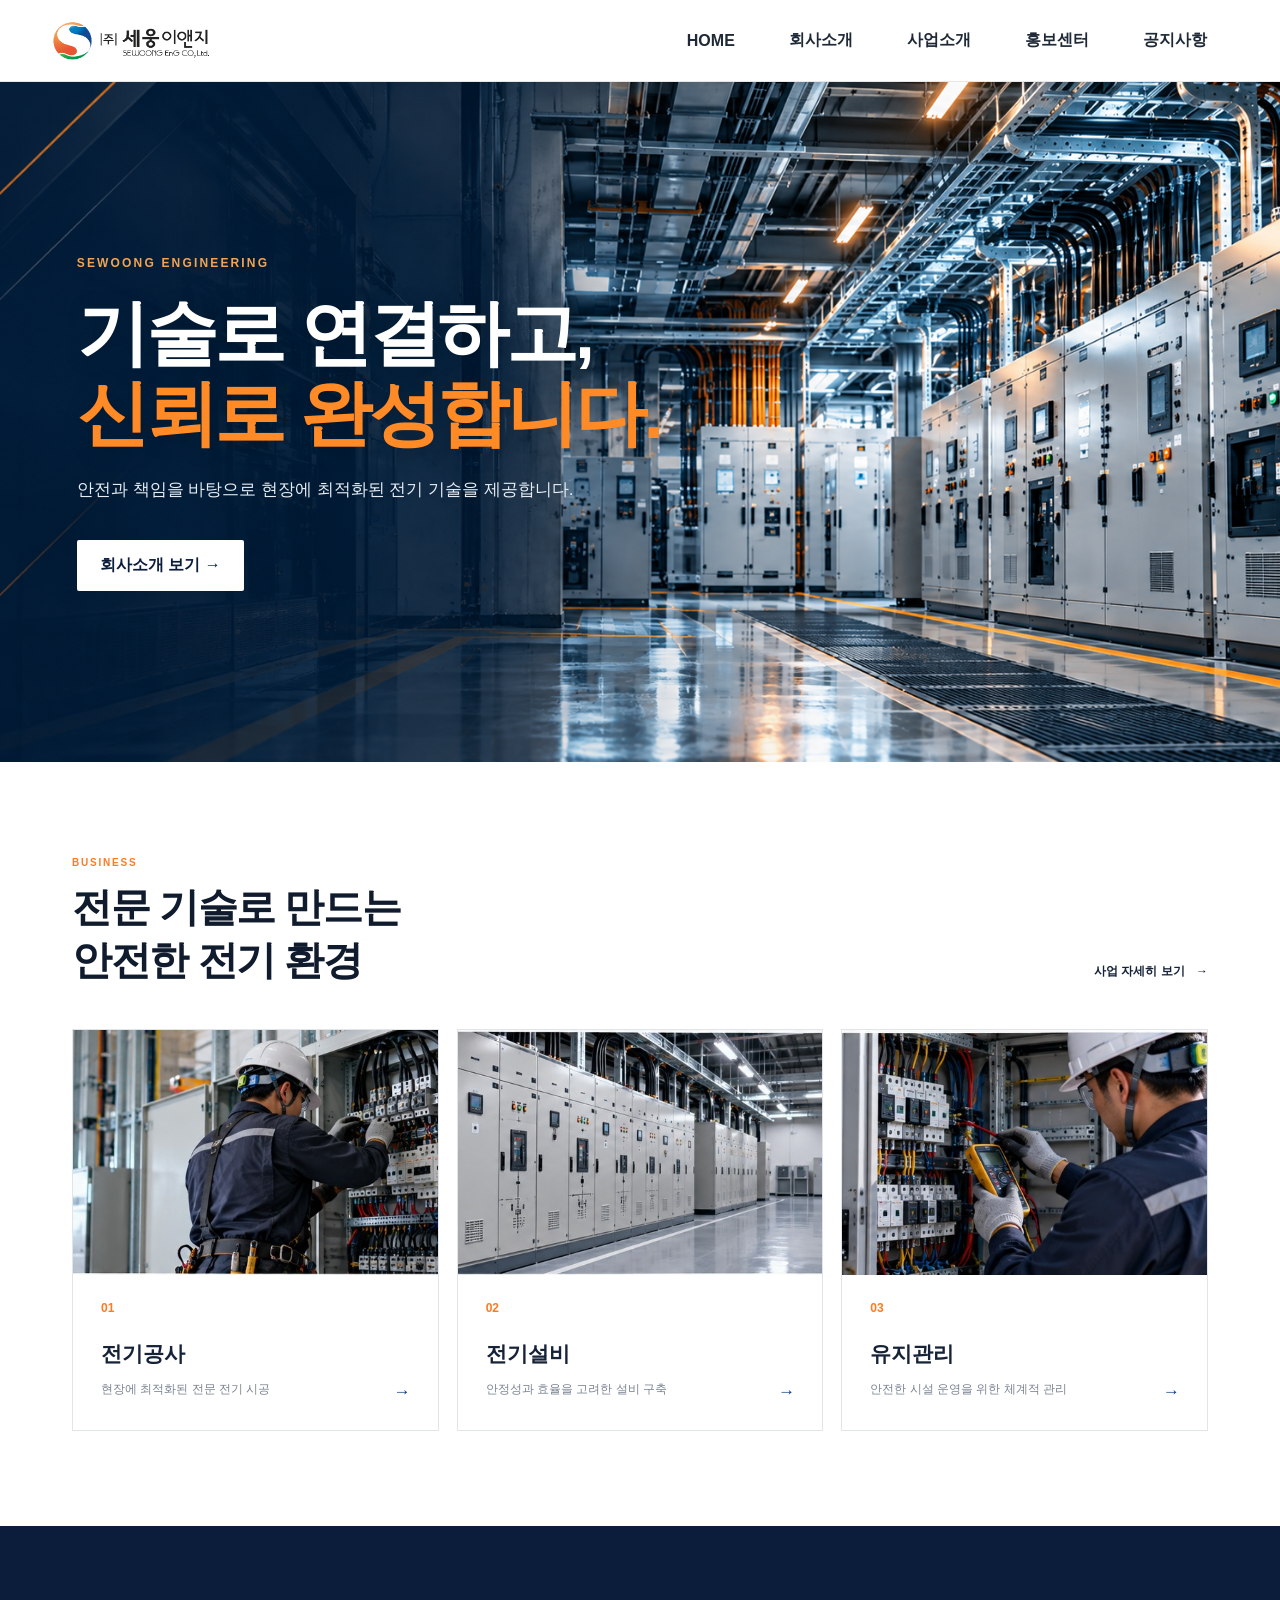
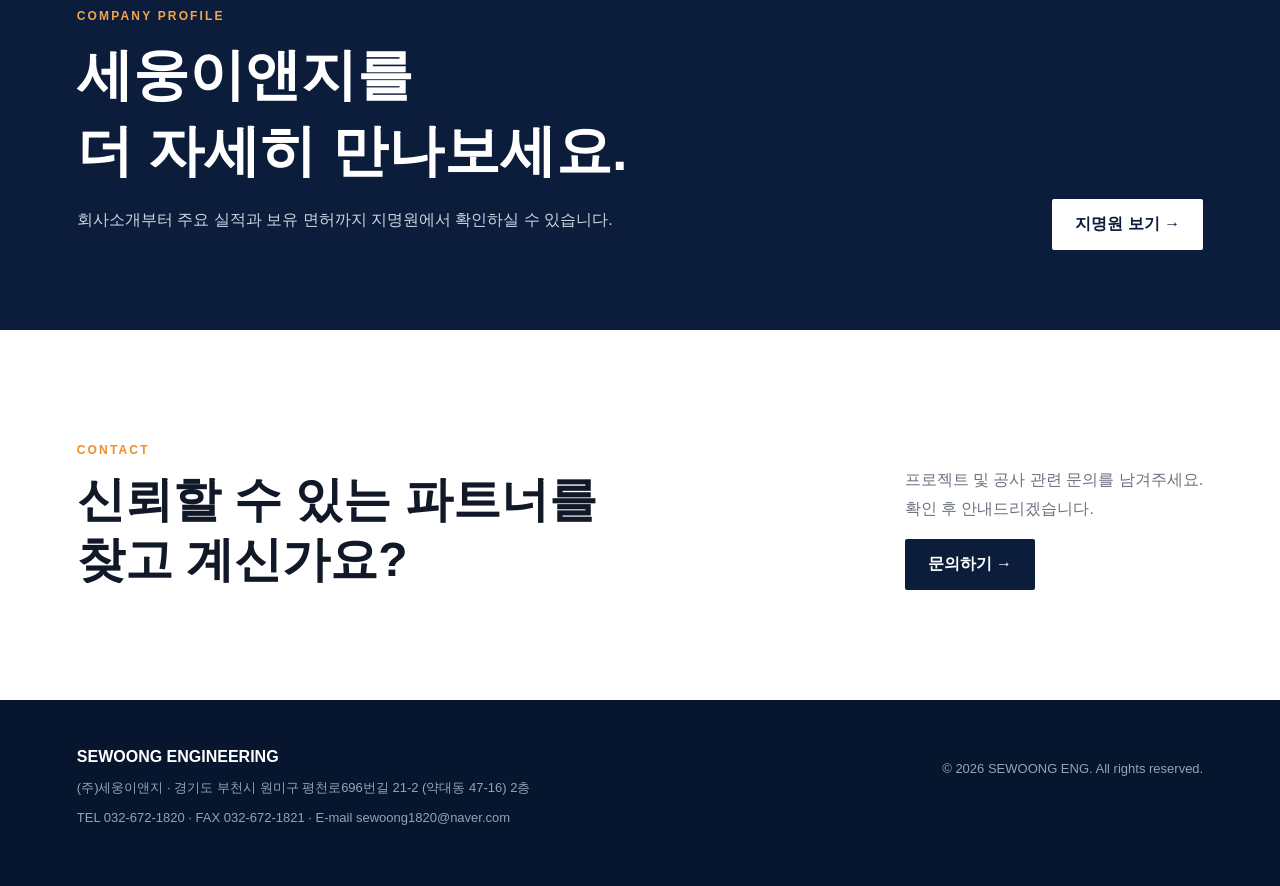
==== index.html @ 87cc4916 "Add files via upload" ====
<!doctype html><html lang="ko"><head><meta charset="utf-8"><meta name="viewport" content="width=device-width,initial-scale=1"><meta name="description" content="(주)세웅이앤지 공식 홈페이지"><title>HOME | (주)세웅이앤지</title><link rel="stylesheet" href="style.css">
<style>
/* v12 HOME HERO ONLY — other pages are untouched */
.hero{
  position:relative;
  min-height:680px;
  display:flex;
  align-items:center;
  color:#fff;
  overflow:hidden;
  background:
    linear-gradient(90deg,rgba(4,21,43,.25) 0%,rgba(4,21,43,.08) 43%,rgba(4,21,43,0) 67%),
    url('sewoong-main-hero.png') center center/cover no-repeat;
}
.hero-inner{
  position:relative;
  z-index:2;
  width:min(1180px,88%);
  margin:auto;
}
.hero .eyebrow.light{
  color:#f5a34f;
}
.hero h1{
  max-width:760px;
  font-size:clamp(46px,5.6vw,74px);
  line-height:1.12;
  letter-spacing:-.045em;
  margin:22px 0;
  text-shadow:0 3px 24px rgba(0,0,0,.16);
}
.hero h1 em{
  font-style:normal;
  color:#ff8a26;
}
.hero p{
  max-width:590px;
  font-size:17px;
  line-height:1.8;
  color:#e8eef5;
  margin:0 0 34px;
}
.hero .btn.white{
  background:#fff;
  color:#0b1d3a;
  transition:transform .2s ease,box-shadow .2s ease;
}
.hero .btn.white:hover{
  transform:translateY(-2px);
  box-shadow:0 12px 28px rgba(0,0,0,.16);
}
@media(max-width:800px){
  .hero{
    min-height:610px;
    align-items:flex-end;
    background-position:62% center;
  }
  .hero:after{
    content:"";
    position:absolute;
    inset:0;
    background:linear-gradient(180deg,rgba(4,20,41,.12) 0%,rgba(4,20,41,.30) 38%,rgba(4,20,41,.90) 100%);
  }
  .hero-inner{
    padding-bottom:70px;
  }
  .hero h1{
    font-size:clamp(39px,11vw,54px);
    max-width:520px;
  }
  .hero p{
    max-width:470px;
    font-size:15px;
  }
}
@media(max-width:480px){
  .hero{
    min-height:570px;
    background-position:66% center;
  }
  .hero-inner{
    width:calc(100% - 40px);
    padding-bottom:54px;
  }
  .hero h1{
    font-size:38px;
  }
}
</style>

</head><body>
<header class="header">
  <a class="logo company-logo" href="index.html" aria-label="세웅이앤지 홈"><img src="sewoong-logo.png" alt="(주)세웅이앤지 로고"></a>
  <button class="menu-btn" aria-label="메뉴">☰</button>
  <nav class="nav">
    <a href="index.html">HOME</a>
    <div class="nav-item"><button>회사소개</button><div class="dropdown"><a href="greeting.html">인사말</a><a href="history.html">연혁</a><a href="organization.html">회사구조</a><a href="location.html">오시는길</a></div></div>
    <div class="nav-item"><button>사업소개</button><div class="dropdown"><a href="business.html">사업 형태</a><a href="projects.html">공사 실적</a></div></div>
    <div class="nav-item"><button>홍보센터</button><div class="dropdown"><a href="brochure.html">지명원</a><a href="licenses.html">면허보유현황</a></div></div>
    <div class="nav-item"><button>공지사항</button><div class="dropdown"><a href="notice.html">공지사항</a><a href="contact.html">문의하기</a></div></div>
  </nav>
</header>

<main>
<section class="hero">
  <div class="hero-inner"><span class="eyebrow light">SEWOONG ENGINEERING</span><h1>기술로 연결하고,<br><em>신뢰로 완성합니다.</em></h1><p>안전과 책임을 바탕으로 현장에 최적화된 전기 기술을 제공합니다.</p><a class="btn white" href="greeting.html">회사소개 보기 →</a></div>
</section>
<section class="home-business home-business-v11">
  <div class="home-business-head">
    <div>
      <span class="eyebrow">BUSINESS</span>
      <h2>전문 기술로 만드는<br>안전한 전기 환경</h2>
    </div>
    <a href="business.html" class="business-more">사업 자세히 보기 <b>→</b></a>
  </div>

  <div class="home-business-cards">
    <a class="home-business-card" href="business.html">
      <div class="home-business-img"><img src="business-construction.jpg" alt="전기공사 현장"></div>
      <div class="home-business-copy"><span>01</span><h3>전기공사</h3><p>현장에 최적화된 전문 전기 시공</p><b>→</b></div>
    </a>
    <a class="home-business-card" href="business.html">
      <div class="home-business-img"><img src="business-equipment.jpg" alt="전기설비"></div>
      <div class="home-business-copy"><span>02</span><h3>전기설비</h3><p>안정성과 효율을 고려한 설비 구축</p><b>→</b></div>
    </a>
    <a class="home-business-card" href="business.html">
      <div class="home-business-img"><img src="business-maintenance.jpg" alt="전기설비 유지관리"></div>
      <div class="home-business-copy"><span>03</span><h3>유지관리</h3><p>안전한 시설 운영을 위한 체계적 관리</p><b>→</b></div>
    </a>
  </div>
</section>
<section class="profile-banner"><div><span class="eyebrow light">COMPANY PROFILE</span><h2>세웅이앤지를<br>더 자세히 만나보세요.</h2><p>회사소개부터 주요 실적과 보유 면허까지 지명원에서 확인하실 수 있습니다.</p></div><a class="btn white" href="brochure.html">지명원 보기 →</a></section>
<section class="contact-cta"><div><span class="eyebrow">CONTACT</span><h2>신뢰할 수 있는 파트너를<br>찾고 계신가요?</h2></div><div><p>프로젝트 및 공사 관련 문의를 남겨주세요.<br>확인 후 안내드리겠습니다.</p><a class="btn primary" href="contact.html">문의하기 →</a></div></section>
</main>

<footer><div><strong>SEWOONG ENGINEERING</strong>
<p>(주)세웅이앤지 · 경기도 부천시 원미구 평천로696번길 21-2 (약대동 47-16) 2층</p>
<p>TEL 032-672-1820 · FAX 032-672-1821 · E-mail <a href="mailto:sewoong1820@naver.com">sewoong1820@naver.com</a></p>
</div><p>© 2026 SEWOONG ENG. All rights reserved.</p></footer>
<script src="script.js"></script></body></html>
---- style.css ----
*{box-sizing:border-box}html{scroll-behavior:smooth}body{margin:0;font-family:Arial,"Noto Sans KR",sans-serif;color:#111827;background:#fff}a{text-decoration:none;color:inherit}button,input,textarea{font:inherit}.header{height:82px;display:flex;align-items:center;padding:0 max(4vw,32px);border-bottom:1px solid #e5e7eb;background:#fff;position:sticky;top:0;z-index:20}.logo{margin-right:auto;display:flex;flex-direction:column;line-height:1}.logo strong{font-size:20px;letter-spacing:.08em;color:#0b1d3a}.logo span{font-size:9px;letter-spacing:.28em;color:#f28c28;margin-top:5px}.nav{display:flex;align-items:center;height:100%;gap:10px}.nav>a,.nav-item>button{border:0;background:none;padding:30px 22px;font-weight:700;cursor:pointer;color:#1f2937}.nav-item{position:relative;height:100%;display:flex;align-items:center}.dropdown{position:absolute;top:81px;left:50%;transform:translateX(-50%);min-width:155px;background:#fff;border-top:3px solid #f28c28;box-shadow:0 12px 30px #0b1d3a20;padding:10px 0;opacity:0;visibility:hidden;transition:.2s}.dropdown a{display:block;padding:11px 20px;font-size:14px}.dropdown a:hover{background:#f8fafc;color:#f28c28}.nav-item:hover .dropdown{opacity:1;visibility:visible}.menu-btn{display:none;border:0;background:none;font-size:25px}.hero{min-height:680px;background:linear-gradient(90deg,#07162ee8,#07162e9e 52%,#07162e3d),linear-gradient(135deg,#263d59,#7d8c96);display:flex;align-items:center;color:white}.hero-inner{width:min(1180px,88%);margin:auto}.eyebrow{font-size:12px;font-weight:800;letter-spacing:.18em;color:#f28c28}.eyebrow.light{color:#f5a34f}.hero h1{font-size:clamp(44px,6vw,76px);line-height:1.12;margin:22px 0}.hero h1 em{font-style:normal;color:#f5a34f}.hero p{font-size:18px;color:#e5e7eb;margin-bottom:35px}.btn{display:inline-block;padding:15px 23px;border-radius:2px;font-weight:800;border:0;cursor:pointer}.btn.white{background:#fff;color:#0b1d3a}.btn.primary{background:#0b1d3a;color:#fff}.btn.disabled{opacity:.55}.section,.detail-section,.contact-cta{width:min(1180px,88%);margin:auto;padding:110px 0}.section-head{display:flex;justify-content:space-between;align-items:end;margin-bottom:48px}.section-head h2,.contact-cta h2,.detail-title h2{font-size:clamp(30px,4vw,48px);line-height:1.25;margin:12px 0 0}.text-link{font-weight:800;color:#0b1d3a}.card-grid{display:grid;gap:20px}.three{grid-template-columns:repeat(3,1fr)}.business-card,.detail-card{padding:38px;border:1px solid #e5e7eb;min-height:220px;transition:.2s}.business-card:hover{transform:translateY(-5px);box-shadow:0 14px 30px #0b1d3a12}.business-card span,.detail-card span{color:#f28c28;font-weight:800}.business-card h3,.detail-card h3{font-size:24px;margin:40px 0 12px}.business-card p,.detail-card p{color:#6b7280;line-height:1.7}.profile-banner{background:#0b1d3a;color:#fff;padding:80px max(6vw,40px);display:flex;justify-content:space-between;align-items:end}.profile-banner h2{font-size:clamp(34px,5vw,56px);margin:14px 0}.profile-banner p{color:#cbd5e1;line-height:1.8}.contact-cta{display:flex;justify-content:space-between;align-items:end}.contact-cta>div:last-child{max-width:420px}.contact-cta p{color:#6b7280;line-height:1.8}.subhero{height:360px;background:linear-gradient(90deg,#07162ee8,#203a58c9),linear-gradient(135deg,#34495e,#8897a2);color:white;display:flex;align-items:center}.subhero>div{width:min(1180px,88%);margin:auto}.subhero span{color:#f5a34f;font-weight:800}.subhero h1{font-size:52px;margin:16px 0}.subhero p{color:#dbe3ec}.breadcrumb{width:min(1180px,88%);margin:0 auto;border-bottom:1px solid #e5e7eb;padding:22px 0;display:flex;gap:12px;color:#6b7280;font-size:13px}.detail-title{margin-bottom:55px}.prose{max-width:850px;font-size:17px;line-height:2;color:#4b5563}.prose .lead{font-size:24px;color:#111827;font-weight:700}.signature{text-align:right;margin-top:50px}.timeline{border-top:2px solid #0b1d3a}.timeline>div{display:grid;grid-template-columns:160px 1fr;padding:28px 10px;border-bottom:1px solid #e5e7eb}.timeline b{font-size:24px;color:#0b1d3a}.timeline em,.note{font-style:normal;color:#9ca3af;font-size:13px}.org{text-align:center}.org-ceo,.org-grid div{border:1px solid #d1d5db;padding:25px;background:#fff}.org-ceo{width:240px;margin:auto;background:#0b1d3a;color:white;font-weight:800}.org-line{height:50px;width:1px;background:#9ca3af;margin:auto}.org-grid{display:grid;grid-template-columns:repeat(3,1fr);gap:20px}.org-grid small{display:block;color:#6b7280;margin-top:8px}.location-grid,.contact-grid{display:grid;grid-template-columns:1.3fr 1fr;gap:30px}.map-placeholder{min-height:400px;background:#eef2f5;display:grid;place-content:center;text-align:center;font-size:32px;font-weight:800;color:#94a3b8}.map-placeholder small{font-size:13px;font-weight:400}.info-card{padding:45px;background:#f8fafc}.info-card p{line-height:1.8;color:#4b5563}.project-grid,.license-grid{display:grid;grid-template-columns:repeat(2,1fr);gap:30px}.photo,.cert{height:260px;background:#e9eef2;display:grid;place-content:center;color:#94a3b8;font-weight:800}.cert{height:360px}.download-box{padding:55px;background:#f3f6f8;display:flex;justify-content:space-between;align-items:center}.download-box h2{font-size:34px}.notice-table>div{display:grid;grid-template-columns:90px 1fr 130px;padding:20px;border-bottom:1px solid #e5e7eb}.notice-head{background:#0b1d3a;color:white;font-weight:800}.contact-form{display:grid;gap:12px}.contact-form input,.contact-form textarea{padding:16px;border:1px solid #d1d5db}.contact-form textarea{min-height:150px;resize:vertical}.contact-info{margin-top:35px;color:#4b5563}footer{background:#07162e;color:#94a3b8;padding:48px max(6vw,40px);display:flex;justify-content:space-between;font-size:13px}footer strong{color:#fff;font-size:16px}
@media(max-width:800px){.header{height:68px}.menu-btn{display:block}.nav{display:none;position:absolute;top:68px;left:0;right:0;background:#fff;height:auto;flex-direction:column;align-items:stretch;padding:10px 20px;box-shadow:0 15px 30px #0002}.nav.open{display:flex}.nav>a,.nav-item>button{padding:14px 8px;text-align:left;width:100%}.nav-item{display:block;height:auto}.dropdown{position:static;transform:none;box-shadow:none;border-top:0;border-left:2px solid #f28c28;margin-left:10px;opacity:1;visibility:visible;display:none}.nav-item.open .dropdown{display:block}.hero{min-height:560px}.three,.project-grid,.license-grid,.org-grid,.location-grid,.contact-grid{grid-template-columns:1fr}.section,.detail-section,.contact-cta{padding:75px 0}.section-head,.profile-banner,.contact-cta,.download-box,footer{align-items:flex-start;flex-direction:column;gap:30px}.subhero{height:280px}.subhero h1{font-size:40px}.timeline>div{grid-template-columns:100px 1fr}.notice-table>div{grid-template-columns:55px 1fr 80px;font-size:13px}.cert{height:280px}}

/* v3 company introduction */
.greeting-layout{display:grid;grid-template-columns:minmax(280px,.78fr) 1.5fr;gap:72px;align-items:stretch}.greeting-visual{min-height:610px;background:linear-gradient(145deg,#0a1930,#26384a 58%,#101820);position:relative;overflow:hidden;color:#fff;display:flex;align-items:flex-end;padding:38px}.greeting-visual:before,.greeting-visual:after{content:"";position:absolute;border:2px solid #ffffff42;width:70%;height:70%;transform:rotate(45deg)}.greeting-visual:before{left:-35%;top:-25%}.greeting-visual:after{right:-35%;bottom:-25%}.greeting-visual span{font-size:13px;line-height:1.6;letter-spacing:.18em;opacity:.75}.greeting-copy{font-size:17px;line-height:2;color:#374151;padding:10px 0}.greeting-copy .lead{font-size:22px;line-height:1.75;color:#111827;font-weight:700;margin-top:0}.greeting-copy p{margin:0 0 28px}.ceo-sign{margin-top:55px;margin-left:auto;max-width:360px;border-bottom:2px solid #0b3b88;padding-bottom:16px}.ceo-sign strong{display:block;color:#0b3b88;font-size:23px;margin-bottom:18px}.ceo-sign span{font-size:19px;color:#111827}
.history-web{position:relative;max-width:980px;margin:20px auto 0;padding:10px 0}.history-web:before{content:"";position:absolute;left:28px;top:20px;bottom:20px;width:2px;background:#0b3b88}.history-item{position:relative;display:grid;grid-template-columns:100px 1fr;gap:8px;padding:0 0 58px 74px}.history-item:last-child{padding-bottom:0}.history-dot{position:absolute;left:20px;top:9px;width:18px;height:18px;border-radius:50%;background:#0b3b88;border:4px solid #dce5f2;box-shadow:0 0 0 1px #0b3b8830}.history-item>b{font-size:27px;color:#0b3b88}.history-item h3{font-size:22px;color:#0b3b88;margin:2px 0 10px}.history-item p{margin:0;color:#7b8492;line-height:1.7}
.org-chart{max-width:980px;margin:10px auto 0;text-align:center}.org-top{position:relative;min-height:210px}.org-ceo-new{width:150px;height:150px;border-radius:50%;background:#0b3b88;color:#fff;display:grid;place-content:center;margin:auto;font-size:26px;font-weight:800;line-height:1.15;border:8px solid #dce5f2}.org-audit{position:absolute;left:59%;top:95px;width:210px;padding:15px;border-radius:40px;background:#0b3b88;color:#fff;font-size:20px;font-weight:800}.org-audit small{display:block;font-size:12px;margin-top:2px}.org-trunk{width:2px;height:42px;background:#d1d5db;margin:-55px auto 0}.org-depts{position:relative;display:grid;grid-template-columns:repeat(3,1fr);gap:45px;margin-top:50px}.org-depts:before{content:"";position:absolute;left:16.66%;right:16.66%;top:-26px;height:1px;background:#d1d5db}.org-col{position:relative}.org-col:before{content:"";position:absolute;left:50%;top:-26px;height:26px;width:1px;background:#d1d5db}.org-col h3{margin:0 0 40px;background:#0b3b88;color:#fff;border-radius:40px;padding:17px 10px;font-size:20px}.org-team{background:#eef1f5;margin:10px 0;padding:18px;font-size:18px;font-weight:700;color:#111827}
@media(max-width:800px){.greeting-layout{grid-template-columns:1fr;gap:35px}.greeting-visual{min-height:320px}.greeting-copy .lead{font-size:19px}.history-item{grid-template-columns:70px 1fr;padding-left:60px}.history-web:before{left:18px}.history-dot{left:10px}.history-item>b{font-size:22px}.history-item h3{font-size:18px}.org-audit{position:static;margin:22px auto 0;width:190px}.org-top{min-height:250px}.org-trunk{display:none}.org-depts{grid-template-columns:1fr;gap:30px;margin-top:25px}.org-depts:before,.org-col:before{display:none}.org-col h3{margin-bottom:15px}.org-team{margin:7px 0}}


/* v4 project references */
.projects-intro{color:#6b7280;line-height:1.8;margin-top:14px}
.project-summary{display:grid;grid-template-columns:repeat(3,1fr);border-top:2px solid #0b3b88;border-bottom:1px solid #dbe2ea;margin-bottom:46px}
.project-summary>div{padding:28px 30px;border-right:1px solid #e5e7eb}
.project-summary>div:last-child{border-right:0}
.project-summary strong{display:block;color:#0b3b88;font-size:28px;margin-bottom:8px}
.project-summary span{font-size:13px;color:#7b8492}
.project-toolbar{display:flex;justify-content:space-between;gap:25px;align-items:flex-end;margin-bottom:18px}
.year-filters{display:flex;gap:8px;flex-wrap:wrap}
.year-filter{border:1px solid #d7dde5;background:#fff;color:#4b5563;padding:9px 14px;border-radius:2px;cursor:pointer;font-weight:700;font-size:13px}
.year-filter:hover,.year-filter.active{background:#0b3b88;color:#fff;border-color:#0b3b88}
#projectCount{white-space:nowrap;color:#6b7280;font-size:13px;margin:0 0 8px}
.project-table-wrap{overflow-x:auto;border-top:2px solid #0b3b88}
.project-table{width:100%;border-collapse:collapse;min-width:920px}
.project-table th{background:#f5f7fa;color:#0b3b88;font-size:13px;padding:17px 14px;text-align:center;border-bottom:1px solid #cfd8e3}
.project-table td{padding:17px 14px;border-bottom:1px solid #e6eaf0;text-align:center;color:#4b5563;font-size:14px;line-height:1.5}
.project-table tbody tr:hover{background:#f8fafc}
.project-table .project-name{text-align:left;color:#172033;font-weight:700}
.project-table .amount{text-align:right;font-variant-numeric:tabular-nums;color:#0b3b88}
.project-table tr.is-hidden{display:none}
.project-note{margin-top:18px;color:#9ca3af;font-size:12px}
@media(max-width:800px){
  .project-summary{grid-template-columns:1fr}
  .project-summary>div{border-right:0;border-bottom:1px solid #e5e7eb;padding:20px}
  .project-summary>div:last-child{border-bottom:0}
  .project-toolbar{display:block}
  #projectCount{margin-top:14px}
  .project-table-wrap{overflow:visible;border-top:0}
  .project-table{min-width:0;display:block}
  .project-table thead{display:none}
  .project-table tbody{display:grid;gap:12px}
  .project-table tr{display:grid;grid-template-columns:72px 1fr;background:#fff;border:1px solid #e1e6ed;padding:17px 18px}
  .project-table tr.is-hidden{display:none}
  .project-table td{border:0;padding:5px 0;text-align:left;font-size:13px}
  .project-table td:nth-child(1){grid-row:1 / span 4;color:#0b3b88;font-weight:800;font-size:18px}
  .project-table td:nth-child(2){font-size:15px;padding-top:2px}
  .project-table td:nth-child(3):before{content:"기간  ";color:#9ca3af}
  .project-table td:nth-child(4){text-align:left}
  .project-table td:nth-child(4):before{content:"금액  ";color:#9ca3af}
  .project-table td:nth-child(5):before{content:"발주처  ";color:#9ca3af}
}


/* v5 location */
.location-page .detail-title p{color:#6b7280;line-height:1.8;margin-top:14px}
.location-layout{display:grid;grid-template-columns:1.25fr .75fr;gap:42px;align-items:stretch}
.location-map-card{border:1px solid #e1e6ed;background:#fff}
.map-visual{height:440px;position:relative;overflow:hidden;background:#eef2f6}
.map-grid{position:absolute;inset:-40px;background:
linear-gradient(28deg,transparent 46%,#fff 47%,#fff 49%,transparent 50%),
linear-gradient(112deg,transparent 47%,#d7dee7 48%,#d7dee7 49%,transparent 50%),
linear-gradient(5deg,transparent 46%,#fff 47%,#fff 49%,transparent 50%);
background-size:170px 150px,210px 190px,250px 220px;opacity:.9}
.map-pin{position:absolute;left:50%;top:45%;transform:translate(-50%,-50%);width:76px;height:76px;border-radius:50% 50% 50% 0;background:#0b3b88;transform-origin:center;rotate:-45deg;box-shadow:0 12px 30px rgba(11,59,136,.25);display:flex;align-items:center;justify-content:center}
.map-pin span{rotate:45deg;color:#fff;font-size:10px;font-weight:800;letter-spacing:.05em}
.map-copy{position:absolute;left:30px;bottom:28px;background:rgba(255,255,255,.94);padding:20px 24px;min-width:230px;box-shadow:0 10px 28px rgba(16,24,40,.08)}
.map-copy small{display:block;color:#0b3b88;font-weight:800;letter-spacing:.12em;margin-bottom:6px}
.map-copy strong{display:block;color:#172033;font-size:18px}.map-copy p{margin:5px 0 0;color:#7b8492;font-size:13px}
.naver-map-btn{display:flex;justify-content:space-between;align-items:center;background:#03c75a;color:#fff!important;padding:18px 22px;font-weight:800;text-decoration:none}
.naver-map-btn:hover{filter:brightness(.96)}
.location-info{border-top:2px solid #0b3b88}
.location-item{padding:26px 6px;border-bottom:1px solid #e2e7ed}
.location-item>span{display:block;font-size:11px;letter-spacing:.14em;color:#0b3b88;font-weight:800;margin-bottom:8px}
.location-item strong{font-size:17px;color:#172033;line-height:1.65}.location-item a{color:inherit;text-decoration:none}
.location-item small{display:block;color:#9ca3af;margin-top:5px}
.location-guide{display:flex;gap:35px;margin-top:36px;padding:22px 26px;background:#f6f8fb}
.location-guide span{color:#0b3b88;font-weight:800;white-space:nowrap}.location-guide p{margin:0;color:#697386;line-height:1.7}
footer a{color:inherit;text-decoration:none}
@media(max-width:800px){.location-layout{grid-template-columns:1fr;gap:28px}.map-visual{height:330px}.map-copy{left:18px;bottom:18px;right:18px;min-width:0}.location-guide{display:block}.location-guide span{display:block;margin-bottom:8px}}

/* v5.1 actual Naver map screenshot */
.map-visual.actual-map{height:auto;background:#fff;line-height:0}
.map-visual.actual-map img{display:block;width:100%;height:auto;object-fit:contain}
@media(max-width:800px){
  .map-visual.actual-map{height:auto}
  .map-visual.actual-map img{width:100%;height:auto}
}

/* v5.2 tighter map capture - desktop & mobile */
.map-visual.actual-map{
  width:100%;
  height:auto;
  overflow:hidden;
  background:#fff;
}
.map-visual.actual-map img{
  display:block;
  width:100%;
  height:auto;
  object-fit:contain;
  object-position:center center;
}
@media(max-width:800px){
  .map-visual.actual-map{
    width:100%;
    height:auto;
  }
  .map-visual.actual-map img{
    width:100%;
    height:auto;
    object-fit:contain;
    object-position:center center;
  }
}

/* v6 official company logo */
.header .company-logo{
  display:flex;
  align-items:center;
  width:auto;
  height:auto;
  text-decoration:none;
}
.header .company-logo img{
  display:block;
  width:auto;
  height:42px;
  max-width:330px;
  object-fit:contain;
}
@media(max-width:800px){
  .header .company-logo img{
    height:34px;
    max-width:230px;
  }
}

/* v9 licenses */
.license-intro{max-width:780px;margin-bottom:58px}.license-intro h2{font-size:38px;line-height:1.35}.license-intro p{color:#6b7280;line-height:1.9;margin-top:18px}
.license-highlight{display:grid;grid-template-columns:1.55fr repeat(3,1fr);border-top:2px solid #0b3b88;border-bottom:1px solid #dfe5ec;margin-bottom:95px}
.license-main-card,.license-stat{padding:35px 28px;min-height:155px;border-right:1px solid #e1e6ec}.license-main-card{background:#0b2d5c;color:#fff}.license-main-card>span{font-size:10px;letter-spacing:.16em;color:#ff8a26;font-weight:800}.license-main-card small{display:block;color:#cbd5e1;margin-top:20px}.license-main-card strong{display:block;font-size:29px;margin:6px 0}.license-main-card p,.license-stat p{font-size:12px;color:#8a94a3;margin-top:9px}.license-main-card p{color:#bfc9d7}.license-stat>span{color:#d8e0e9;font-size:29px;font-weight:800}.license-stat strong{display:block;color:#1b283b;margin-top:26px;font-size:17px}
.license-section-head{margin-bottom:32px}.license-section-head>span{color:#0b3b88;font-size:10px;letter-spacing:.16em;font-weight:800}.license-section-head h3{font-size:29px;margin:8px 0}.license-section-head p{color:#7a8493}
.license-doc-grid{display:grid;grid-template-columns:repeat(3,1fr);gap:25px}.license-doc{border:1px solid #e0e5eb;background:#fff;overflow:hidden}.license-doc-img{height:380px;background:#f3f5f7;padding:22px;display:flex;align-items:center;justify-content:center;position:relative}.license-doc-img img{max-width:100%;max-height:100%;object-fit:contain;box-shadow:0 6px 22px rgba(20,35,55,.08)}.license-doc-copy{padding:28px}.license-doc-copy>span{font-size:10px;letter-spacing:.14em;color:#0b3b88;font-weight:800}.license-doc-copy h4{font-size:21px;margin:9px 0 22px}.license-doc-copy dl{margin:0}.license-doc-copy dl div{display:grid;grid-template-columns:80px 1fr;border-top:1px solid #edf0f3;padding:11px 0;font-size:12px}.license-doc-copy dt{color:#8b94a1}.license-doc-copy dd{margin:0;color:#2f3b4d;font-weight:700}.doc-note{font-size:11px;line-height:1.7;color:#89929f;margin-top:17px}.private-preview:after{content:"";position:absolute;inset:0;background:rgba(255,255,255,.12)}.private-preview>span{position:absolute;z-index:2;background:#0b2d5c;color:#fff;padding:9px 12px;font-size:11px;font-weight:800;letter-spacing:.04em}
.license-bottom{margin-top:90px;background:#0b2d5c;color:#fff;padding:52px 58px}.license-bottom>span{color:#ff8a26;font-size:10px;letter-spacing:.18em;font-weight:800}.license-bottom h3{font-size:28px;margin:12px 0}.license-bottom p{color:#c8d1de;line-height:1.8}.license-bottom a{display:inline-flex;gap:30px;margin-top:20px;background:#fff;color:#0b2d5c;text-decoration:none;padding:14px 18px;font-size:13px;font-weight:800}
@media(max-width:900px){.license-highlight{grid-template-columns:1fr 1fr}.license-main-card{grid-column:1/-1}.license-doc-grid{grid-template-columns:1fr}.license-doc{display:grid;grid-template-columns:.8fr 1.2fr}.license-doc-img{height:330px}}
@media(max-width:600px){.license-intro h2{font-size:28px}.license-highlight{grid-template-columns:1fr 1fr;margin-bottom:60px}.license-main-card,.license-stat{padding:26px 20px;min-height:auto}.license-stat strong{margin-top:16px}.license-doc{display:block}.license-doc-img{height:340px}.license-doc-copy{padding:24px 20px}.license-bottom{margin-top:60px;padding:38px 25px}.license-bottom h3{font-size:23px}}

/* v10 brochure */
.brochure-hero{min-height:430px;background:linear-gradient(120deg,#0b2d5c 0 68%,#0d3d78 68%);color:#fff;padding:65px;box-sizing:border-box;position:relative;margin-bottom:80px;overflow:hidden}.brochure-hero>div>span,.brochure-intro>span,.brochure-download>div>span{font-size:10px;letter-spacing:.17em;color:#ff8a26;font-weight:800}.brochure-hero h2{font-size:44px;line-height:1.3;margin:20px 0}.brochure-hero h2 em{font-style:normal;color:#ff9a43}.brochure-hero p{color:#c7d1df;line-height:1.9}.brochure-hero>b{position:absolute;right:45px;bottom:42px;text-align:right;letter-spacing:.14em;line-height:1.6}.brochure-intro{display:grid;grid-template-columns:.7fr 1fr 1.3fr;gap:42px;margin-bottom:45px}.brochure-intro h3{font-size:28px;line-height:1.45;margin:0}.brochure-intro p{margin:0;color:#6d7786;line-height:1.9}.brochure-index{display:grid;grid-template-columns:repeat(4,1fr);border-top:2px solid #0b3b88;margin-bottom:85px}.brochure-index article{padding:32px 24px;border-right:1px solid #e2e7ed;border-bottom:1px solid #e2e7ed}.brochure-index article>span{font-size:27px;color:#d8e0e9;font-weight:800}.brochure-index small{display:block;color:#0b3b88;font-size:9px;letter-spacing:.14em;font-weight:800;margin-top:22px}.brochure-index h4{font-size:18px;margin:7px 0}.brochure-index p{font-size:12px;color:#87909d;line-height:1.6}.brochure-download{display:grid;grid-template-columns:1fr 190px;gap:40px;align-items:center;background:#f4f6f8;border-left:4px solid #0b3b88;padding:45px 50px}.brochure-download h3{font-size:27px;margin:9px 0}.brochure-download p{color:#737e8d;line-height:1.8;font-size:13px}.brochure-download button{border:1px solid #ccd4dd;background:#e7ebef;color:#8d97a4;padding:16px;font-weight:800;display:flex;justify-content:space-between}.brochure-guide{display:flex;gap:25px;padding:20px 0;border-bottom:1px solid #e4e8ed;font-size:12px;color:#89929f}.brochure-guide b{color:#ff7a20;font-size:9px;letter-spacing:.13em}@media(max-width:800px){.brochure-hero{min-height:380px;padding:45px 25px;background:linear-gradient(160deg,#0b2d5c 0 75%,#0d3d78 75%)}.brochure-hero h2{font-size:32px}.brochure-hero>b{right:25px;bottom:22px;font-size:11px}.brochure-intro{grid-template-columns:1fr;gap:15px}.brochure-intro h3{font-size:25px}.brochure-index{grid-template-columns:1fr 1fr;margin-bottom:60px}.brochure-download{grid-template-columns:1fr;padding:34px 25px;gap:22px}.brochure-download button{width:100%}.brochure-guide{flex-direction:column;gap:8px}}

/* v11 HOME business image cards */
.home-business-v11{max-width:1200px;margin:0 auto;padding:95px 32px}
.home-business-head{display:flex;justify-content:space-between;align-items:flex-end;gap:30px;margin-bottom:42px}
.home-business-head .eyebrow{display:block;color:#ff7a20;font-size:10px;letter-spacing:.18em;font-weight:800;margin-bottom:13px}
.home-business-head h2{font-size:40px;line-height:1.32;margin:0;color:#101c2e;letter-spacing:-.035em}
.business-more{color:#152238;text-decoration:none;font-size:12px;font-weight:800;padding-bottom:7px;white-space:nowrap}
.business-more b{margin-left:8px}
.home-business-cards{display:grid;grid-template-columns:repeat(3,minmax(0,1fr));gap:18px}
.home-business-card{display:block;min-width:0;text-decoration:none;color:inherit;border:1px solid #dfe5eb;background:#fff;overflow:hidden;transition:transform .25s ease,box-shadow .25s ease}
.home-business-card:hover{transform:translateY(-5px);box-shadow:0 18px 42px rgba(18,38,67,.11)}
.home-business-img{height:245px;overflow:hidden;background:#eef2f6}
.home-business-img img{width:100%;height:100%;object-fit:cover;display:block;transition:transform .55s ease}
.home-business-card:hover .home-business-img img{transform:scale(1.035)}
.home-business-copy{position:relative;padding:26px 28px 29px;min-height:155px}
.home-business-copy>span{display:block;color:#ff7a20;font-size:12px;font-weight:800;margin-bottom:25px}
.home-business-copy h3{font-size:21px;color:#152238;margin:0 0 12px}
.home-business-copy p{font-size:12px;color:#7a8492;margin:0;line-height:1.65;padding-right:30px}
.home-business-copy>b{position:absolute;right:27px;bottom:28px;color:#0b3b88;font-size:17px}
@media(max-width:800px){
 .home-business-v11{padding:68px 20px}
 .home-business-head{align-items:flex-start;margin-bottom:30px}
 .home-business-head h2{font-size:30px}
 .business-more{margin-top:8px}
 .home-business-cards{display:flex;overflow-x:auto;gap:14px;padding:0 20px 18px 0;scroll-snap-type:x mandatory;-webkit-overflow-scrolling:touch;scrollbar-width:none}
 .home-business-cards::-webkit-scrollbar{display:none}
 .home-business-card{flex:0 0 82%;scroll-snap-align:start}
 .home-business-img{height:220px}
}
@media(max-width:480px){
 .home-business-head{display:block}
 .business-more{display:inline-block;margin-top:20px}
 .home-business-card{flex-basis:86%}
 .home-business-copy{padding:23px 22px 25px}
}


/* v8 business page */
.business-v8{overflow:hidden}.business-intro{max-width:760px;margin-bottom:70px}.business-intro h2{font-size:38px;line-height:1.35}.business-intro p{max-width:680px;color:#6b7280;line-height:1.9;margin-top:18px}
.business-feature-list{display:flex;flex-direction:column;gap:95px}.business-feature{display:grid;grid-template-columns:1.08fr .92fr;gap:70px;align-items:center}.business-feature.reverse .business-photo{order:2}.business-feature.reverse .business-copy{order:1}
.business-photo{position:relative;overflow:hidden;min-height:430px;background:#eef2f6}.business-photo:after{content:"";position:absolute;inset:0;background:linear-gradient(180deg,transparent 65%,rgba(7,30,61,.16))}
.business-photo img{width:100%;height:100%;min-height:430px;position:absolute;inset:0;object-fit:cover;display:block;transition:transform .6s ease}.business-feature:hover .business-photo img{transform:scale(1.025)}
.business-copy{position:relative;padding:25px 0}.business-no{display:block;font-size:58px;line-height:1;font-weight:800;color:#e8edf4;margin-bottom:18px}.business-copy small{display:block;color:#0b3b88;letter-spacing:.16em;font-weight:800;font-size:11px}.business-copy h3{font-size:34px;margin:9px 0 22px;color:#142033}.business-copy p{font-size:15px;line-height:2;color:#687386;word-break:keep-all}
.business-tags{display:flex;flex-wrap:wrap;gap:8px;margin-top:28px}.business-tags span{padding:9px 13px;border:1px solid #dce3eb;color:#465365;font-size:12px;background:#fff}
.business-bottom{margin-top:110px;background:#0b2d5c;color:#fff;padding:55px 60px;position:relative}.business-bottom>span{color:#ff8a26;font-size:10px;letter-spacing:.18em;font-weight:800}.business-bottom h3{font-size:29px;margin:12px 0}.business-bottom p{color:#c8d1de;line-height:1.8;margin-bottom:26px}.business-bottom a{display:inline-flex;gap:34px;align-items:center;background:#fff;color:#0b2d5c;text-decoration:none;padding:14px 18px;font-size:13px;font-weight:800}
@media(max-width:800px){.business-intro{margin-bottom:45px}.business-intro h2{font-size:28px}.business-feature-list{gap:58px}.business-feature,.business-feature.reverse{grid-template-columns:1fr;gap:25px}.business-feature.reverse .business-photo,.business-feature.reverse .business-copy{order:initial}.business-photo,.business-photo img{min-height:280px}.business-copy{padding:0}.business-no{font-size:44px;margin-bottom:12px}.business-copy h3{font-size:27px;margin:7px 0 15px}.business-copy p{line-height:1.85}.business-bottom{margin-top:70px;padding:38px 25px}.business-bottom h3{font-size:23px}}
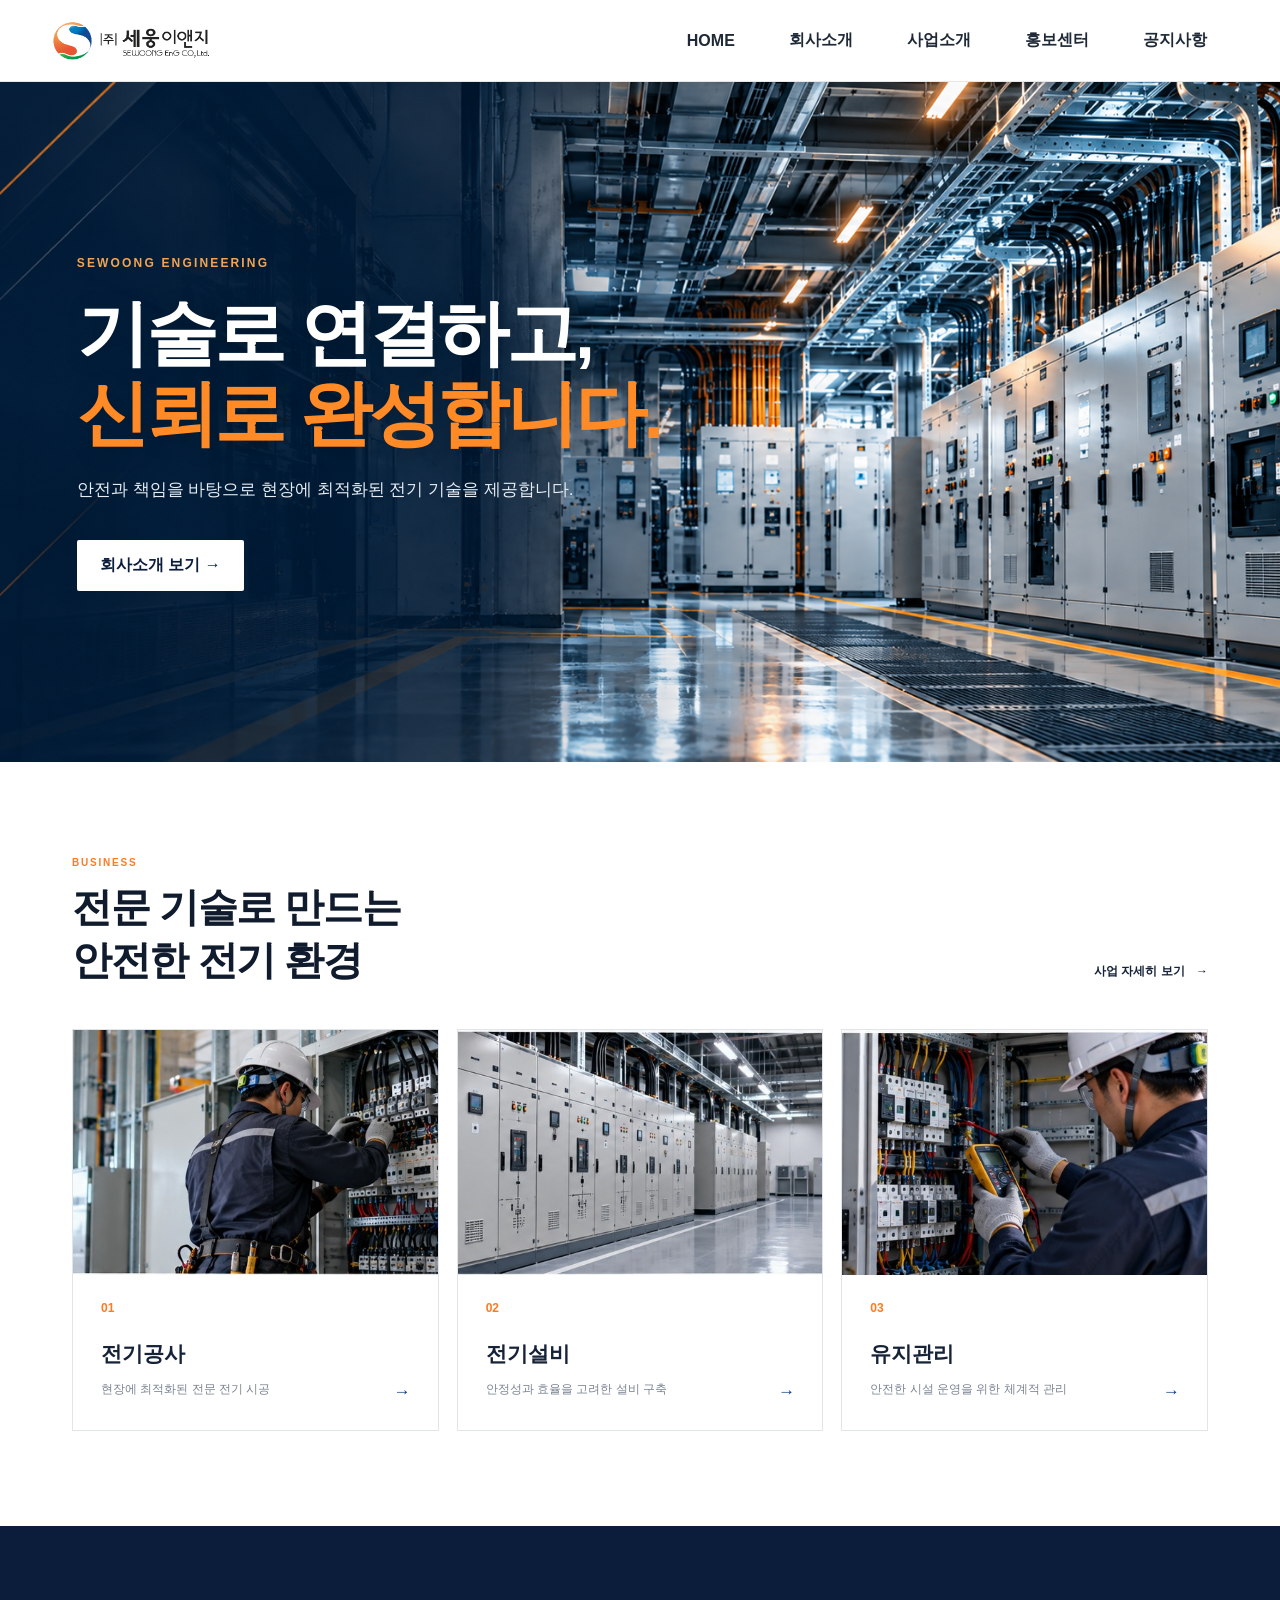
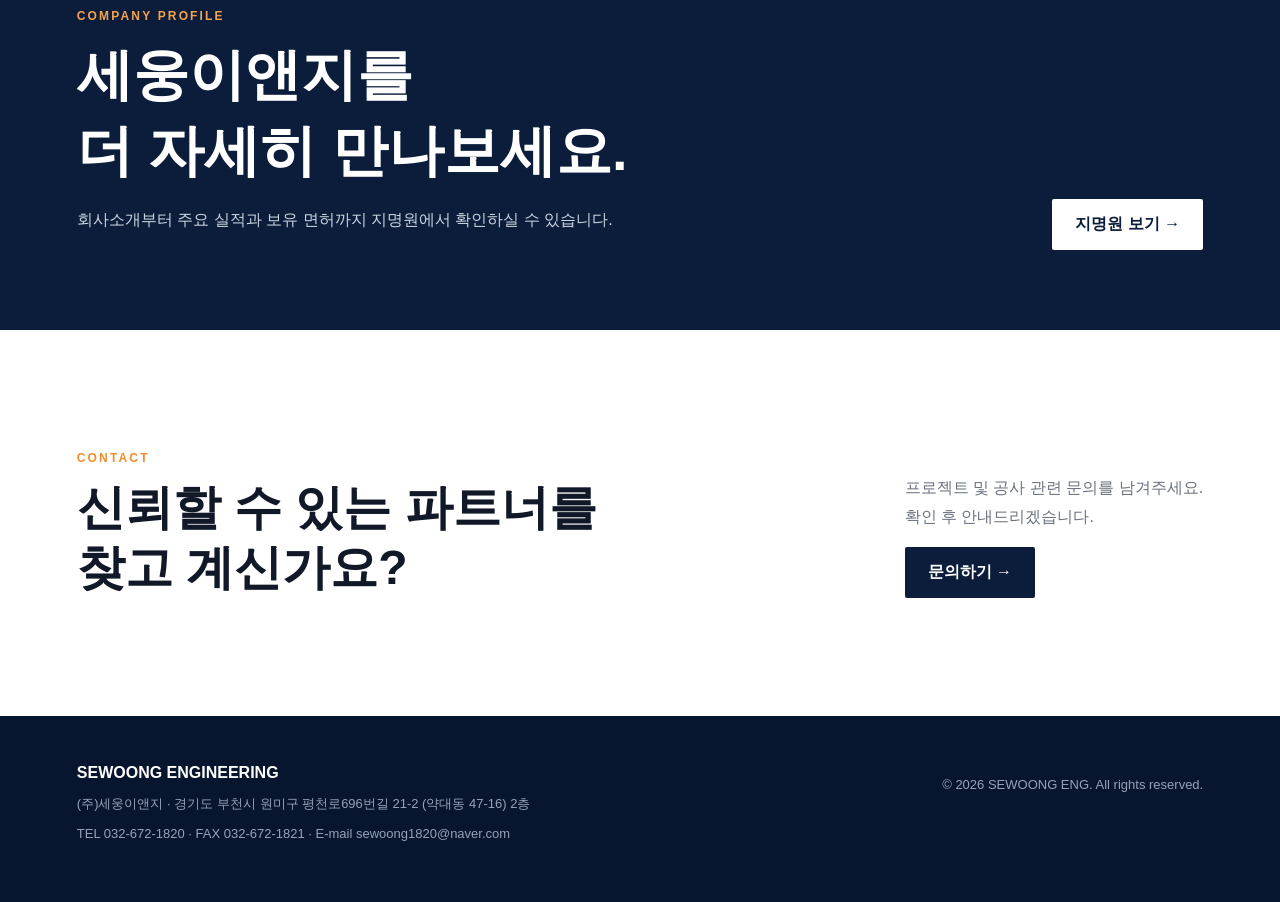
==== commit 4df7da59: "Add files via upload" ====
--- a/index.html
+++ b/index.html
@@ -88,6 +88,46 @@
 }
 </style>
 
+
+<style>
+/* v12.2 HOME lower-section breathing room only */
+.profile-cta .inner,
+.contact-cta .inner{
+  width:min(1660px,88%);
+  max-width:none;
+  margin-left:auto;
+  margin-right:auto;
+}
+.profile-cta{
+  padding-top:112px;
+  padding-bottom:112px;
+}
+.contact-cta{
+  padding-top:118px;
+  padding-bottom:118px;
+}
+.profile-cta .inner,
+.contact-cta .inner{
+  column-gap:clamp(70px,10vw,190px);
+}
+@media(max-width:900px){
+  .profile-cta .inner,
+  .contact-cta .inner{
+    width:calc(100% - 48px);
+  }
+  .profile-cta{padding-top:82px;padding-bottom:82px}
+  .contact-cta{padding-top:88px;padding-bottom:88px}
+}
+@media(max-width:600px){
+  .profile-cta .inner,
+  .contact-cta .inner{
+    width:calc(100% - 40px);
+  }
+  .profile-cta{padding-top:68px;padding-bottom:68px}
+  .contact-cta{padding-top:72px;padding-bottom:72px}
+}
+</style>
+
 </head><body>
 <header class="header">
   <a class="logo company-logo" href="index.html" aria-label="세웅이앤지 홈"><img src="sewoong-logo.png" alt="(주)세웅이앤지 로고"></a>
--- a/style.css
+++ b/style.css
@@ -194,3 +194,7 @@
 .business-tags{display:flex;flex-wrap:wrap;gap:8px;margin-top:28px}.business-tags span{padding:9px 13px;border:1px solid #dce3eb;color:#465365;font-size:12px;background:#fff}
 .business-bottom{margin-top:110px;background:#0b2d5c;color:#fff;padding:55px 60px;position:relative}.business-bottom>span{color:#ff8a26;font-size:10px;letter-spacing:.18em;font-weight:800}.business-bottom h3{font-size:29px;margin:12px 0}.business-bottom p{color:#c8d1de;line-height:1.8;margin-bottom:26px}.business-bottom a{display:inline-flex;gap:34px;align-items:center;background:#fff;color:#0b2d5c;text-decoration:none;padding:14px 18px;font-size:13px;font-weight:800}
 @media(max-width:800px){.business-intro{margin-bottom:45px}.business-intro h2{font-size:28px}.business-feature-list{gap:58px}.business-feature,.business-feature.reverse{grid-template-columns:1fr;gap:25px}.business-feature.reverse .business-photo,.business-feature.reverse .business-copy{order:initial}.business-photo,.business-photo img{min-height:280px}.business-copy{padding:0}.business-no{font-size:44px;margin-bottom:12px}.business-copy h3{font-size:27px;margin:7px 0 15px}.business-copy p{line-height:1.85}.business-bottom{margin-top:70px;padding:38px 25px}.business-bottom h3{font-size:23px}}
+
+
+/* greeting v4 */
+.greeting-v4{overflow:hidden}.greeting-heading{margin-bottom:55px}.greeting-heading>span{display:block;color:#ff7a20;font-size:10px;letter-spacing:.18em;font-weight:800}.greeting-heading h2{font-size:43px;line-height:1.28;margin:12px 0 0;color:#101c2e;letter-spacing:-.035em}.greeting-layout{display:grid;grid-template-columns:350px 1fr;gap:66px;align-items:stretch}.greeting-brand-panel{min-height:590px;background:linear-gradient(155deg,#0b2d5c,#132d49 70%,#0b223e);position:relative;overflow:hidden;padding:38px 34px;color:#fff;display:flex;flex-direction:column}.panel-label{font-size:9px;letter-spacing:.2em;color:#ff8a26;font-weight:800;position:relative;z-index:2}.brand-lines i{position:absolute;display:block;height:2px;width:460px;right:-205px;transform:rotate(-46deg);transform-origin:right center}.brand-lines i:nth-child(1){top:82px;background:#ff7a20}.brand-lines i:nth-child(2){top:98px;background:rgba(255,255,255,.24)}.brand-lines i:nth-child(3){top:114px;background:#3b9a61}.panel-copy{margin:auto 0 0;padding-bottom:105px;position:relative;z-index:2}.panel-copy strong{display:block;font-size:28px}.panel-copy span{display:block;font-size:8px;letter-spacing:.16em;color:#91a4ba;margin-top:8px}.panel-logo{position:absolute;left:34px;right:34px;bottom:32px;background:#fff;padding:12px 14px;min-height:58px;display:flex;align-items:center;z-index:3}.panel-logo img{display:block;width:auto;height:34px;max-width:100%;object-fit:contain}.greeting-message{padding:10px 0 12px;display:flex;flex-direction:column}.greeting-message p{font-size:14px;line-height:2.15;color:#5e6979;margin:0 0 25px;word-break:keep-all;max-width:730px}.greeting-message .lead{font-size:18px;line-height:1.85;color:#172338;font-weight:800;margin-bottom:30px}.greeting-message .thanks{color:#344155}.ceo-signature{margin-top:auto;padding-top:28px;border-top:1px solid #dfe5eb;display:flex;justify-content:space-between;align-items:flex-end;max-width:730px}.ceo-signature>div:first-child span{display:block;font-size:8px;letter-spacing:.17em;color:#9aa4b0;font-weight:800;margin-bottom:7px}.ceo-signature>div:first-child strong{font-size:18px;color:#0b3b88}.ceo-name{display:flex;align-items:baseline;gap:17px}.ceo-name small{font-size:12px;color:#687385}.ceo-name b{font-size:20px;letter-spacing:.18em;color:#172338}@media(max-width:700px){.greeting-heading{margin-bottom:34px}.greeting-heading h2{font-size:30px}.greeting-layout{grid-template-columns:1fr;gap:34px}.greeting-brand-panel{min-height:210px;padding:28px 24px}.panel-copy{padding-bottom:65px}.panel-copy strong{font-size:23px}.panel-logo{left:24px;right:auto;bottom:22px;width:220px;min-height:48px;padding:8px 11px}.panel-logo img{height:29px}.greeting-message{padding:0}.greeting-message .lead{font-size:16px}.greeting-message p{font-size:13px;line-height:2}.ceo-signature{margin-top:18px;padding-top:22px;flex-direction:column;align-items:flex-start;gap:18px}}
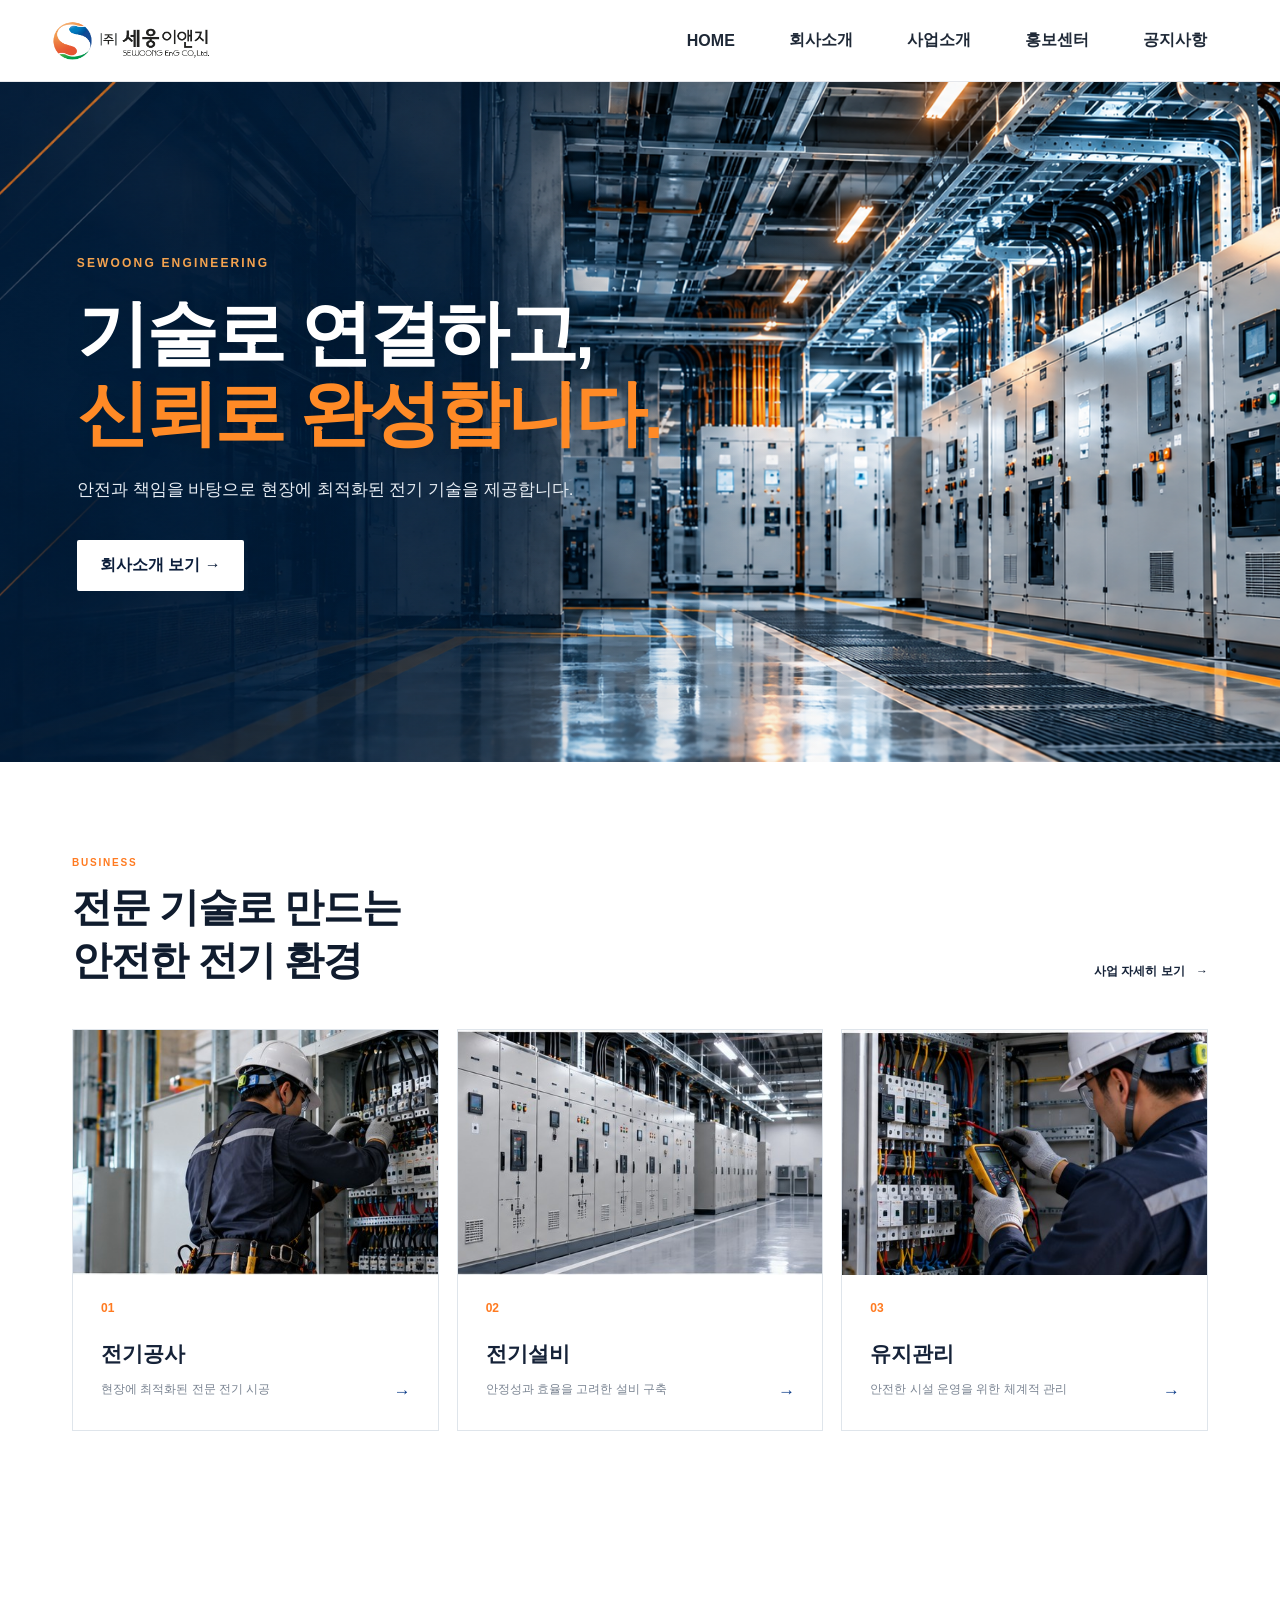
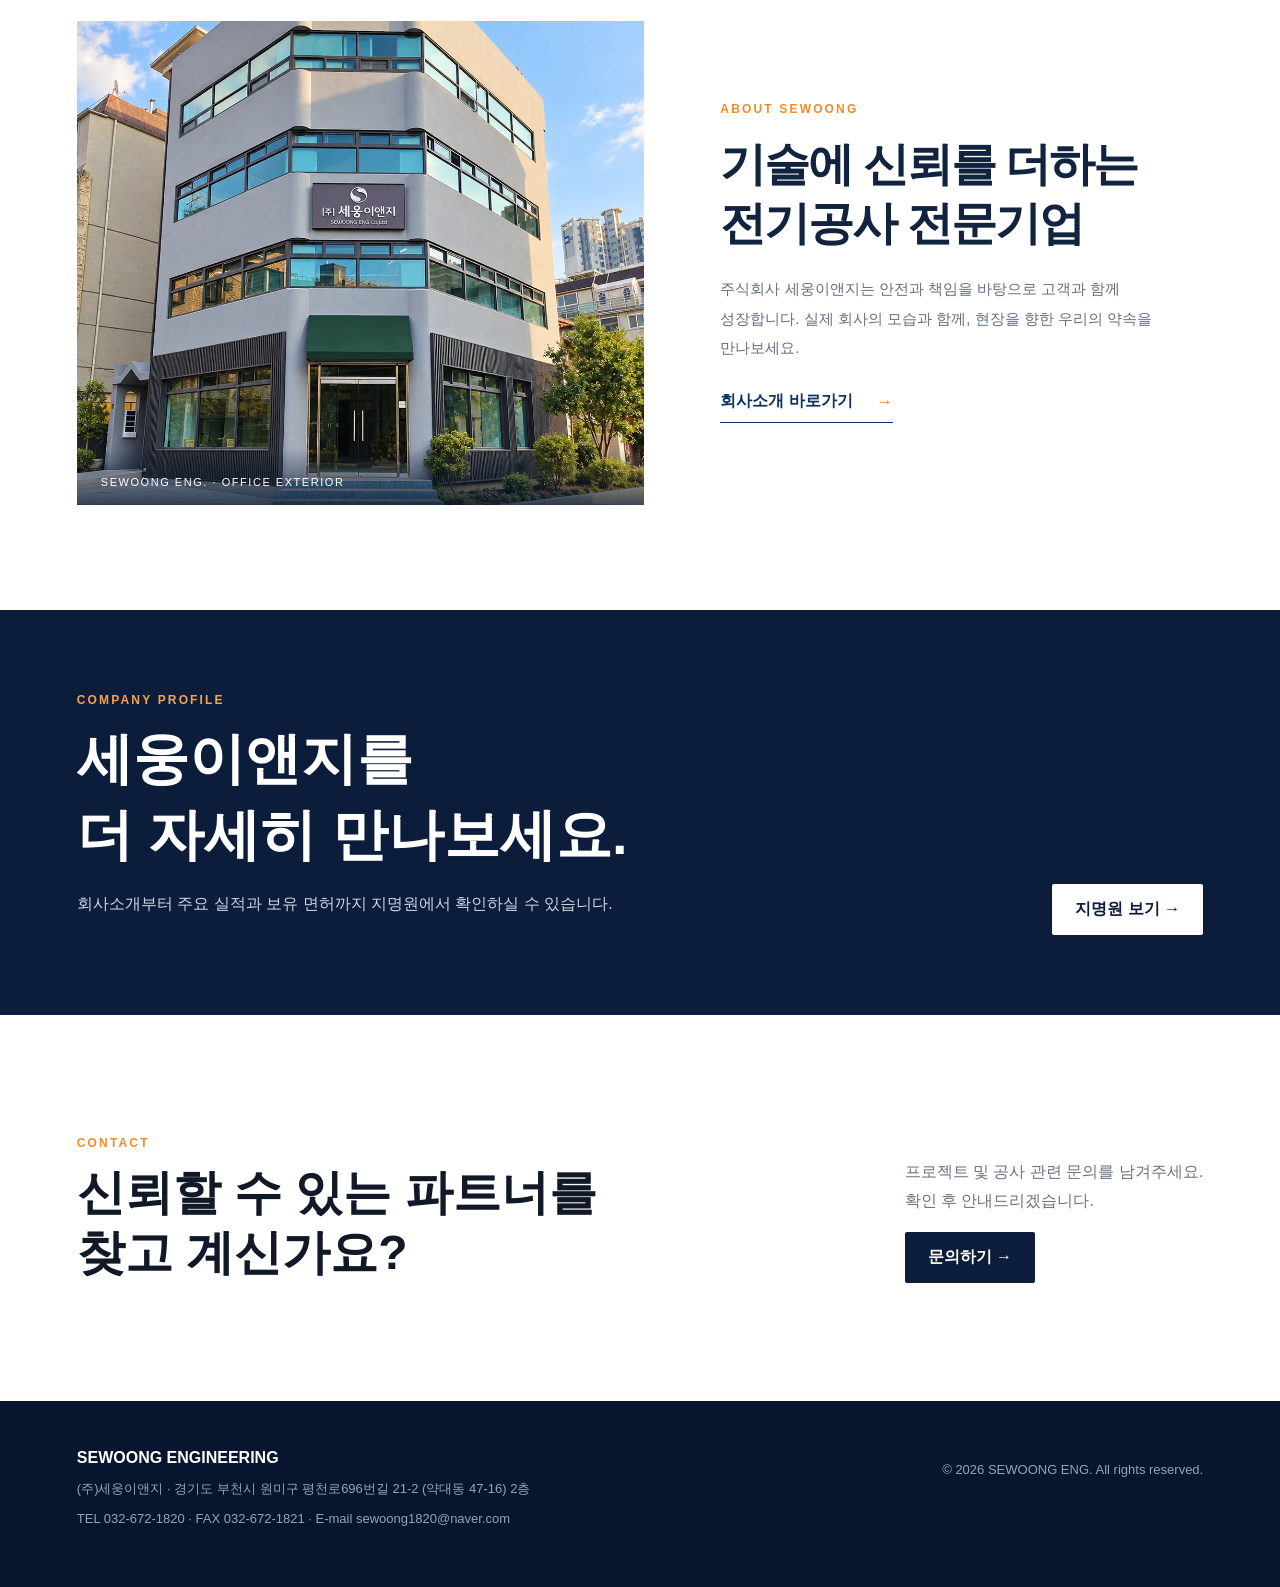
==== commit d8ad856a: "Add files via upload" ====
--- a/index.html
+++ b/index.html
@@ -1,4 +1,6 @@
-<!doctype html><html lang="ko"><head><meta charset="utf-8"><meta name="viewport" content="width=device-width,initial-scale=1"><meta name="description" content="(주)세웅이앤지 공식 홈페이지"><title>HOME | (주)세웅이앤지</title><link rel="stylesheet" href="style.css">
+<!doctype html><html lang="ko"><head><meta charset="utf-8"><meta name="viewport" content="width=device-width,initial-scale=1"><title>(주)세웅이앤지 | 전기공사 전문기업</title>
+  <meta name="description" content="전기공사, 전기설비 및 유지관리 전문기업 (주)세웅이앤지입니다. 주요 사업분야와 공사실적, 회사 정보를 확인하실 수 있습니다.">
+  <link rel="canonical" href="https://koseonyeong.github.io/sewoongeng/"><link rel="stylesheet" href="style.css">
 <style>
 /* v12 HOME HERO ONLY — other pages are untouched */
 .hero{
@@ -128,7 +130,37 @@
 }
 </style>
 
-</head><body>
+
+  <!-- Social sharing and official site metadata (SEO v17) -->
+  <meta property="og:type" content="website">
+  <meta property="og:site_name" content="세웅이앤지">
+  <meta property="og:locale" content="ko_KR">
+  <meta property="og:title" content="(주)세웅이앤지 | 전기공사 전문기업">
+  <meta property="og:description" content="전기공사, 전기설비 및 유지관리 전문기업 (주)세웅이앤지입니다. 주요 사업분야와 공사실적, 회사 정보를 확인하실 수 있습니다.">
+  <meta property="og:url" content="https://koseonyeong.github.io/sewoongeng/">
+  <meta property="og:image" content="https://koseonyeong.github.io/sewoongeng/sewoong-main-hero.png">
+  <script type="application/ld+json">{"@context":"https://schema.org","@graph":[{"@type":"Organization","@id":"https://koseonyeong.github.io/sewoongeng/#organization","name":"주식회사 세웅이앤지","alternateName":["(주)세웅이앤지","세웅이앤지"],"url":"https://koseonyeong.github.io/sewoongeng/","logo":"https://koseonyeong.github.io/sewoongeng/sewoong-logo.png","description":"전기공사 및 전기설비 전문기업","telephone":"+82-32-672-1820","email":"sewoong1820@naver.com","address":{"@type":"PostalAddress","streetAddress":"평천로696번길 21-2, 2층","addressLocality":"부천시 원미구","addressRegion":"경기도","addressCountry":"KR"}},{"@type":"WebSite","@id":"https://koseonyeong.github.io/sewoongeng/#website","name":"세웅이앤지","alternateName":"(주)세웅이앤지","url":"https://koseonyeong.github.io/sewoongeng/","publisher":{"@id":"https://koseonyeong.github.io/sewoongeng/#organization"}}]}</script>
+<style>
+/* Office exterior addition, scoped: existing styles remain untouched */
+.office-showcase{width:min(1180px,88%);margin:0 auto;padding:95px 0 105px;display:grid;grid-template-columns:minmax(0,1.08fr) minmax(0,.92fr);gap:clamp(30px,6vw,86px);align-items:center}
+.office-showcase .office-photo{margin:0;position:relative;overflow:hidden;background:#e9eff5;aspect-ratio:1.17}
+.office-showcase .office-photo img{display:block;width:100%;height:100%;object-fit:cover;object-position:center 52%}
+.office-showcase .office-photo figcaption{position:absolute;bottom:0;left:0;right:0;padding:28px 24px 17px;color:#fff;font-size:11px;letter-spacing:.14em;background:linear-gradient(transparent,rgba(4,20,43,.76))}
+.office-showcase .office-copy .eyebrow{display:block;margin-bottom:19px}
+.office-showcase h2{font-size:clamp(30px,3.6vw,47px);line-height:1.27;letter-spacing:-.045em;color:#11233e;margin:0 0 22px;word-break:keep-all}
+.office-showcase p{font-size:15px;line-height:1.95;color:#637083;word-break:keep-all;margin:0 0 29px}
+.office-showcase .office-link{display:inline-flex;align-items:center;gap:24px;font-weight:800;color:#0c315e;border-bottom:1px solid #0c315e;padding:0 0 10px}
+.office-showcase .office-link span{color:#e87527}
+.greeting-office{width:min(1180px,88%);margin:0 auto 100px;display:grid;grid-template-columns:minmax(0,1.2fr) minmax(0,.8fr);background:#f3f6f9;min-height:385px}
+.greeting-office figure{margin:0;overflow:hidden;min-height:385px}
+.greeting-office img{display:block;width:100%;height:100%;min-height:385px;object-fit:cover;object-position:center 51%}
+.greeting-office .office-detail{padding:clamp(30px,5vw,65px);display:flex;flex-direction:column;justify-content:center}
+.greeting-office .office-detail>span{font-size:11px;letter-spacing:.19em;font-weight:800;color:#e87527}
+.greeting-office h3{font-size:clamp(27px,3vw,39px);line-height:1.28;color:#10233f;margin:18px 0}
+.greeting-office p{font-size:14px;line-height:1.9;color:#64748b;margin:0 0 23px;word-break:keep-all}
+.greeting-office a{font-weight:800;color:#0c315e;align-self:flex-start;border-bottom:1px solid #0c315e;padding-bottom:8px}
+@media(max-width:760px){.office-showcase{grid-template-columns:1fr;padding:65px 0 75px;gap:27px}.office-showcase .office-photo{aspect-ratio:1.12}.office-showcase .office-copy{padding:0 2px}.greeting-office{grid-template-columns:1fr;margin-bottom:65px}.greeting-office figure,.greeting-office img{min-height:0;height:auto;aspect-ratio:1.22;object-fit:cover}.greeting-office .office-detail{padding:30px 26px 35px}}
+</style></head><body>
 <header class="header">
   <a class="logo company-logo" href="index.html" aria-label="세웅이앤지 홈"><img src="sewoong-logo.png" alt="(주)세웅이앤지 로고"></a>
   <button class="menu-btn" aria-label="메뉴">☰</button>
@@ -169,6 +201,10 @@
     </a>
   </div>
 </section>
+<section class="office-showcase" aria-labelledby="office-title">
+  <figure class="office-photo"><img src="sewoong-office-exterior.webp" alt="경기도 부천시에 위치한 주식회사 세웅이앤지 회사 건물 전경" loading="lazy" width="1024" height="1365"><figcaption>SEWOONG ENG. · OFFICE EXTERIOR</figcaption></figure>
+  <div class="office-copy"><span class="eyebrow">ABOUT SEWOONG</span><h2 id="office-title">기술에 신뢰를 더하는<br>전기공사 전문기업</h2><p>주식회사 세웅이앤지는 안전과 책임을 바탕으로 고객과 함께 성장합니다. 실제 회사의 모습과 함께, 현장을 향한 우리의 약속을 만나보세요.</p><a class="office-link" href="greeting.html">회사소개 바로가기 <span aria-hidden="true">→</span></a></div>
+</section>
 <section class="profile-banner"><div><span class="eyebrow light">COMPANY PROFILE</span><h2>세웅이앤지를<br>더 자세히 만나보세요.</h2><p>회사소개부터 주요 실적과 보유 면허까지 지명원에서 확인하실 수 있습니다.</p></div><a class="btn white" href="brochure.html">지명원 보기 →</a></section>
 <section class="contact-cta"><div><span class="eyebrow">CONTACT</span><h2>신뢰할 수 있는 파트너를<br>찾고 계신가요?</h2></div><div><p>프로젝트 및 공사 관련 문의를 남겨주세요.<br>확인 후 안내드리겠습니다.</p><a class="btn primary" href="contact.html">문의하기 →</a></div></section>
 </main>
@@ -177,4 +213,4 @@
 <p>(주)세웅이앤지 · 경기도 부천시 원미구 평천로696번길 21-2 (약대동 47-16) 2층</p>
 <p>TEL 032-672-1820 · FAX 032-672-1821 · E-mail <a href="mailto:sewoong1820@naver.com">sewoong1820@naver.com</a></p>
 </div><p>© 2026 SEWOONG ENG. All rights reserved.</p></footer>
-<script src="script.js"></script></body></html>+<script src="script.js?v=20261001-2"></script></body></html>
--- a/style.css
+++ b/style.css
@@ -198,3 +198,50 @@
 
 /* greeting v4 */
 .greeting-v4{overflow:hidden}.greeting-heading{margin-bottom:55px}.greeting-heading>span{display:block;color:#ff7a20;font-size:10px;letter-spacing:.18em;font-weight:800}.greeting-heading h2{font-size:43px;line-height:1.28;margin:12px 0 0;color:#101c2e;letter-spacing:-.035em}.greeting-layout{display:grid;grid-template-columns:350px 1fr;gap:66px;align-items:stretch}.greeting-brand-panel{min-height:590px;background:linear-gradient(155deg,#0b2d5c,#132d49 70%,#0b223e);position:relative;overflow:hidden;padding:38px 34px;color:#fff;display:flex;flex-direction:column}.panel-label{font-size:9px;letter-spacing:.2em;color:#ff8a26;font-weight:800;position:relative;z-index:2}.brand-lines i{position:absolute;display:block;height:2px;width:460px;right:-205px;transform:rotate(-46deg);transform-origin:right center}.brand-lines i:nth-child(1){top:82px;background:#ff7a20}.brand-lines i:nth-child(2){top:98px;background:rgba(255,255,255,.24)}.brand-lines i:nth-child(3){top:114px;background:#3b9a61}.panel-copy{margin:auto 0 0;padding-bottom:105px;position:relative;z-index:2}.panel-copy strong{display:block;font-size:28px}.panel-copy span{display:block;font-size:8px;letter-spacing:.16em;color:#91a4ba;margin-top:8px}.panel-logo{position:absolute;left:34px;right:34px;bottom:32px;background:#fff;padding:12px 14px;min-height:58px;display:flex;align-items:center;z-index:3}.panel-logo img{display:block;width:auto;height:34px;max-width:100%;object-fit:contain}.greeting-message{padding:10px 0 12px;display:flex;flex-direction:column}.greeting-message p{font-size:14px;line-height:2.15;color:#5e6979;margin:0 0 25px;word-break:keep-all;max-width:730px}.greeting-message .lead{font-size:18px;line-height:1.85;color:#172338;font-weight:800;margin-bottom:30px}.greeting-message .thanks{color:#344155}.ceo-signature{margin-top:auto;padding-top:28px;border-top:1px solid #dfe5eb;display:flex;justify-content:space-between;align-items:flex-end;max-width:730px}.ceo-signature>div:first-child span{display:block;font-size:8px;letter-spacing:.17em;color:#9aa4b0;font-weight:800;margin-bottom:7px}.ceo-signature>div:first-child strong{font-size:18px;color:#0b3b88}.ceo-name{display:flex;align-items:baseline;gap:17px}.ceo-name small{font-size:12px;color:#687385}.ceo-name b{font-size:20px;letter-spacing:.18em;color:#172338}@media(max-width:700px){.greeting-heading{margin-bottom:34px}.greeting-heading h2{font-size:30px}.greeting-layout{grid-template-columns:1fr;gap:34px}.greeting-brand-panel{min-height:210px;padding:28px 24px}.panel-copy{padding-bottom:65px}.panel-copy strong{font-size:23px}.panel-logo{left:24px;right:auto;bottom:22px;width:220px;min-height:48px;padding:8px 11px}.panel-logo img{height:29px}.greeting-message{padding:0}.greeting-message .lead{font-size:16px}.greeting-message p{font-size:13px;line-height:2}.ceo-signature{margin-top:18px;padding-top:22px;flex-direction:column;align-items:flex-start;gap:18px}}
+
+
+/* CONTACT RESTORE v12.3 */
+/* v8 contact - scoped to prevent collisions */
+.contact-v8{overflow:hidden}
+.contact-v8 *{box-sizing:border-box}
+.contact-heading{margin-bottom:52px}
+.contact-heading>span,.form-title>span{display:block;color:#ff7a20;font-size:10px;letter-spacing:.18em;font-weight:800}
+.contact-heading h2{font-size:42px;line-height:1.2;margin:10px 0 17px;color:#101b2d}
+.contact-heading p{margin:0;color:#667285;line-height:1.8}
+.contact-layout{display:grid;grid-template-columns:.82fr 1.18fr;gap:0;box-shadow:0 18px 55px rgba(18,38,67,.08);border:1px solid #e4e9ef}
+.contact-info{background:#0b2d5c;color:#fff;padding:58px 48px;min-width:0}
+.contact-label{font-size:10px;letter-spacing:.18em;color:#ff8a26;font-weight:800}
+.contact-info h3{font-size:30px;line-height:1.4;margin:19px 0 15px;color:#fff}
+.contact-desc{font-size:13px;line-height:1.85;color:#bdc9d8;margin:0}
+.contact-details{margin-top:42px;border-top:1px solid rgba(255,255,255,.17)}
+.contact-details>div{padding:18px 0;border-bottom:1px solid rgba(255,255,255,.17)}
+.contact-details span{display:block;color:#ff9a43;font-size:9px;letter-spacing:.17em;font-weight:800;margin-bottom:6px}
+.contact-details a,.contact-details strong{display:block;color:#fff;text-decoration:none;font-size:17px;font-weight:700;overflow-wrap:anywhere}
+.contact-buttons{display:grid;grid-template-columns:1fr 1fr;gap:9px;margin-top:30px}
+.contact-buttons a{min-height:50px;padding:0 16px;display:flex;align-items:center;justify-content:space-between;text-decoration:none;font-size:12px;font-weight:800}
+.contact-primary{background:#fff;color:#0b2d5c}.contact-secondary{border:1px solid rgba(255,255,255,.45);color:#fff}
+.contact-form-card{background:#fff;padding:55px 52px;min-width:0}
+.form-title{padding-bottom:26px;border-bottom:2px solid #0b3b88;margin-bottom:29px}
+.form-title>span{color:#0b3b88}
+.form-title h3{font-size:28px;margin:8px 0 7px;color:#172338}
+.form-title p{margin:0;color:#8993a1;font-size:12px}.form-title em,.sewoong-form em{font-style:normal;color:#ff6b22}
+.field-grid{display:grid;grid-template-columns:1fr 1fr;gap:20px}
+.sewoong-form label{display:block;margin:0 0 21px}
+.sewoong-form label>span{display:block;font-size:12px;font-weight:800;color:#2d394b;margin-bottom:9px}
+.sewoong-form input[type="text"],.sewoong-form input[type="tel"],.sewoong-form input[type="email"],.sewoong-form textarea{display:block;width:100%;border:1px solid #d9e0e7;background:#fff;color:#172338;font:inherit;font-size:13px;border-radius:0;outline:0;padding:14px 15px;transition:.2s}
+.sewoong-form input{height:49px}
+.sewoong-form textarea{height:180px;resize:vertical;line-height:1.7}
+.sewoong-form input:focus,.sewoong-form textarea:focus{border-color:#0b3b88;box-shadow:0 0 0 3px rgba(11,59,136,.06)}
+.sewoong-form input::placeholder,.sewoong-form textarea::placeholder{color:#a3abb6}
+.privacy-row{display:flex!important;align-items:flex-start;gap:9px;margin:1px 0 22px!important;cursor:pointer}
+.privacy-row input{width:16px;height:16px;flex:0 0 16px;margin:1px 0 0;accent-color:#0b3b88}
+.privacy-row>span{margin:0!important;font-weight:500!important;color:#6f7a89!important;line-height:1.5}
+.submit-inquiry{width:100%;height:54px;border:0;background:#0b3b88;color:#fff;padding:0 20px;display:flex;align-items:center;justify-content:space-between;font-weight:800;font-size:13px;cursor:pointer}
+.submit-inquiry:hover{background:#082f6d}
+.contact-preparing{display:none;margin-top:13px;padding:13px 15px;background:#f5f7fa;color:#737e8d;font-size:11px;line-height:1.6;border-left:3px solid #ff8a26}
+.contact-preparing.show{display:block}
+.contact-bottom-note{display:flex;justify-content:space-between;gap:25px;align-items:center;padding:21px 0;border-bottom:1px solid #e2e7ed;margin-top:28px}
+.contact-bottom-note>span{font-size:9px;letter-spacing:.16em;color:#ff7a20;font-weight:800}
+.contact-bottom-note p{font-size:12px;color:#7d8795;margin:0}.contact-bottom-note strong{color:#344155}
+@media(max-width:900px){.contact-layout{grid-template-columns:1fr}.contact-info{padding:42px 34px}.contact-form-card{padding:42px 34px}}
+@media(max-width:600px){.contact-heading{margin-bottom:34px}.contact-heading h2{font-size:32px}.contact-info{padding:38px 24px}.contact-info h3{font-size:25px}.contact-buttons{grid-template-columns:1fr}.contact-form-card{padding:36px 22px}.field-grid{grid-template-columns:1fr;gap:0}.form-title h3{font-size:24px}.sewoong-form textarea{height:160px}.contact-bottom-note{align-items:flex-start;flex-direction:column;gap:8px}.contact-bottom-note p{line-height:1.7}}
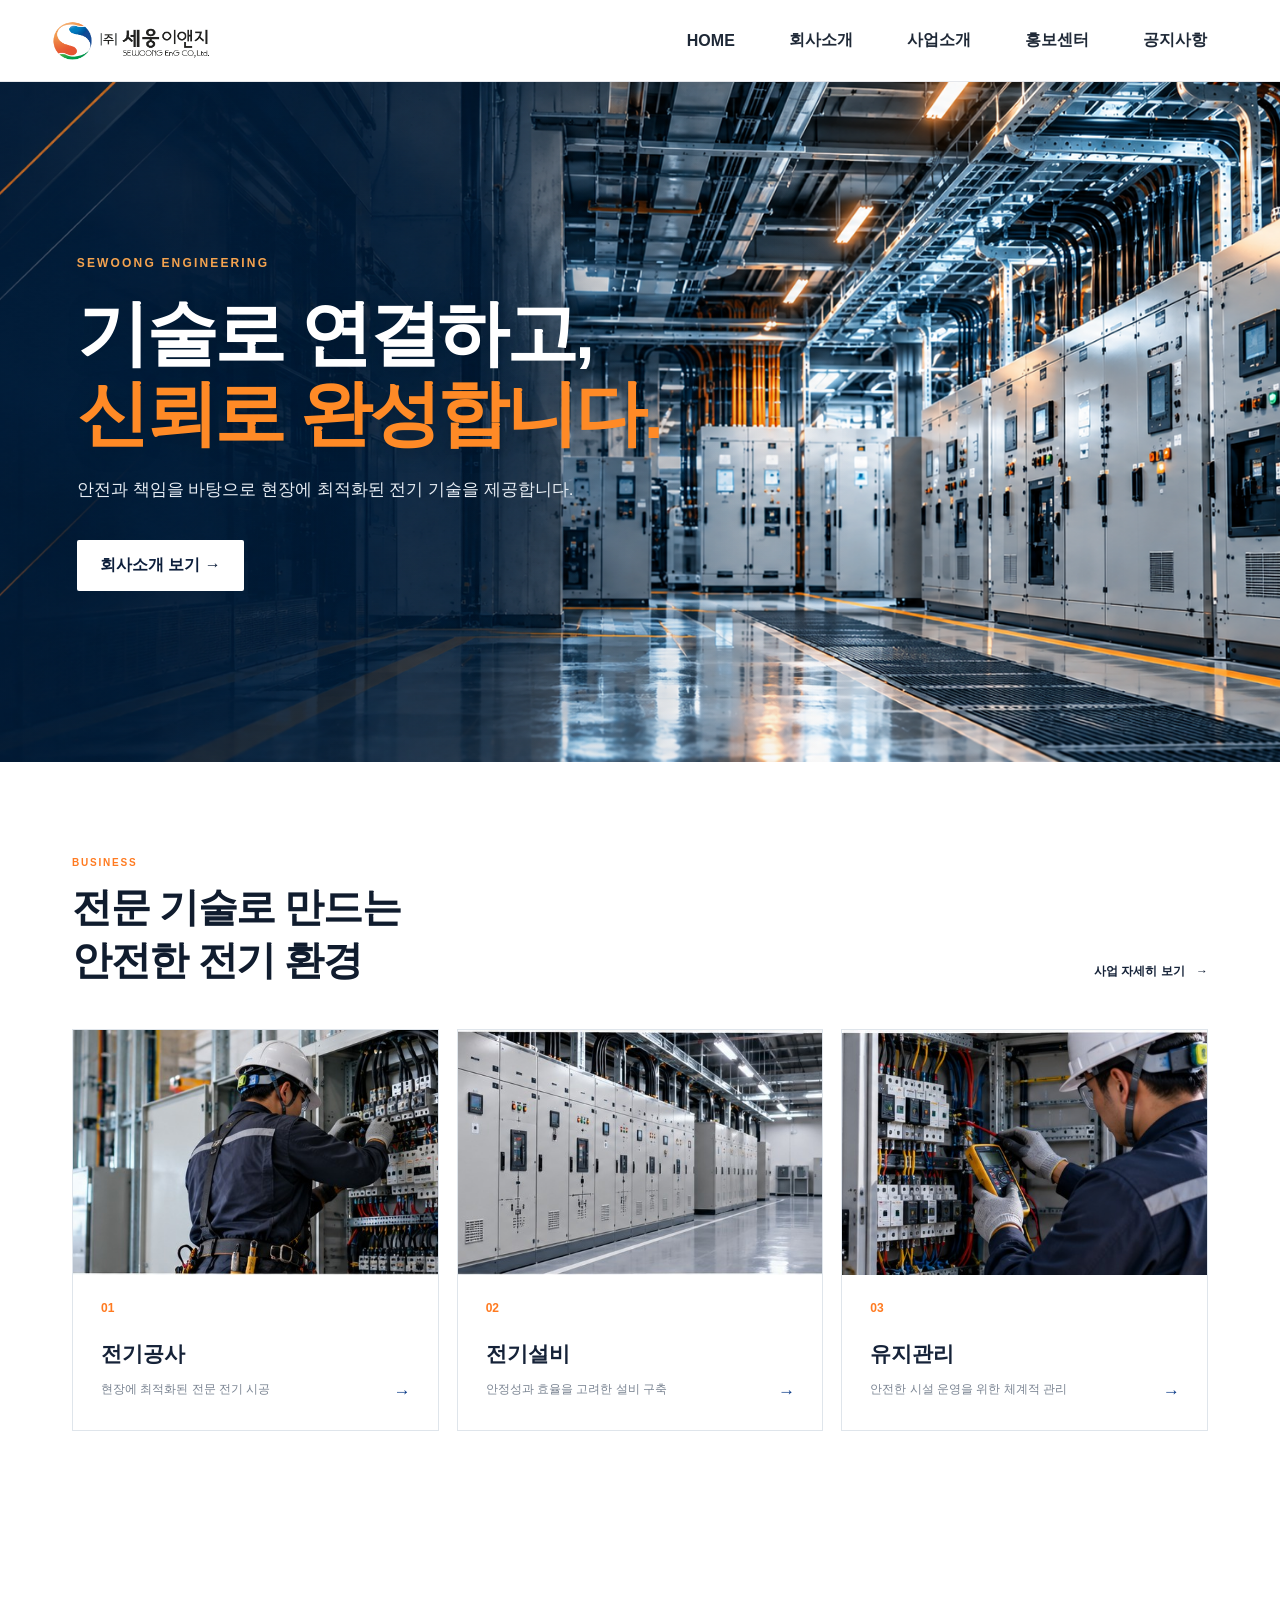
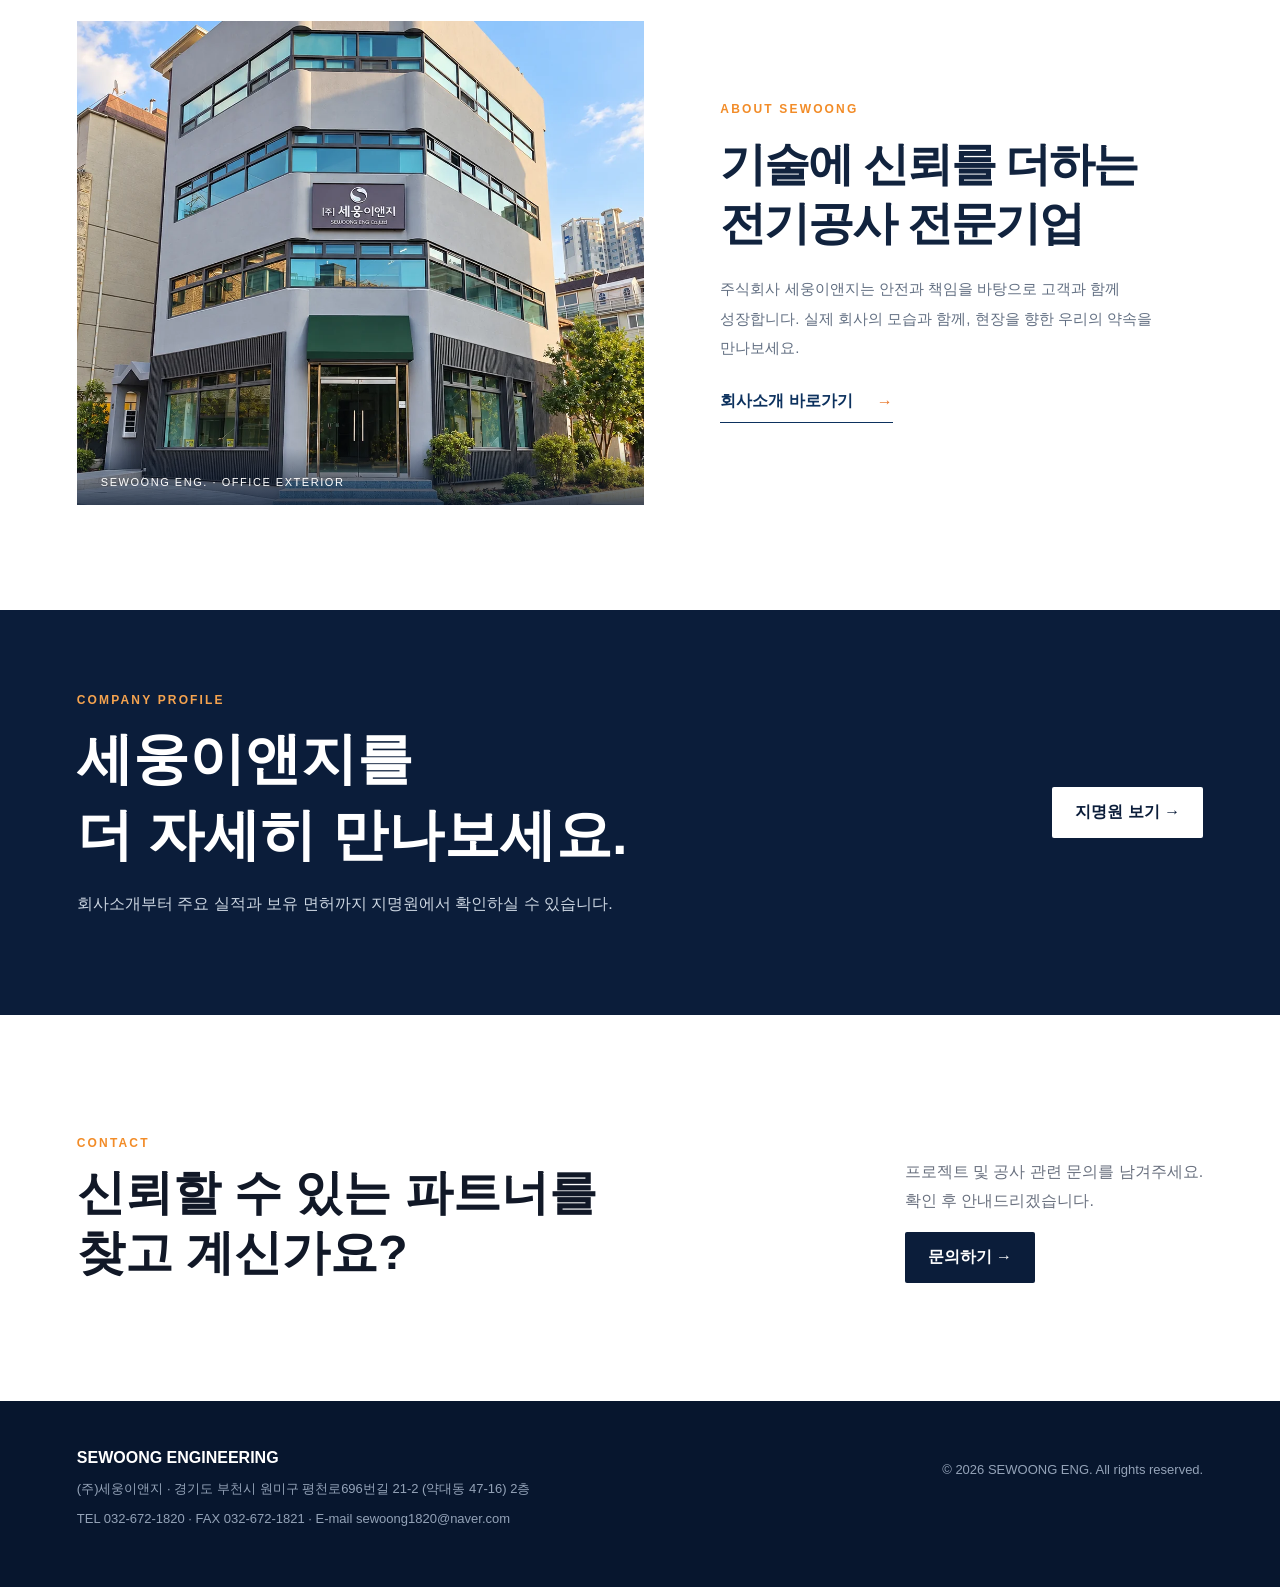
==== commit 87b02303: "Add files via upload" ====
--- a/index.html
+++ b/index.html
@@ -1,5 +1,5 @@
 <!doctype html><html lang="ko"><head><meta charset="utf-8"><meta name="viewport" content="width=device-width,initial-scale=1"><title>(주)세웅이앤지 | 전기공사 전문기업</title>
-  <meta name="description" content="전기공사, 전기설비 및 유지관리 전문기업 (주)세웅이앤지입니다. 주요 사업분야와 공사실적, 회사 정보를 확인하실 수 있습니다.">
+  <meta name="description" content="전기공사, 전기설비 및 유지관리 전문기업 (주)세웅이앤지입니다. 주요 사업분야와 관급 공사 실적, 회사 정보를 확인하실 수 있습니다.">
   <link rel="canonical" href="https://koseonyeong.github.io/sewoongeng/"><link rel="stylesheet" href="style.css">
 <style>
 /* v12 HOME HERO ONLY — other pages are untouched */
@@ -136,7 +136,7 @@
   <meta property="og:site_name" content="세웅이앤지">
   <meta property="og:locale" content="ko_KR">
   <meta property="og:title" content="(주)세웅이앤지 | 전기공사 전문기업">
-  <meta property="og:description" content="전기공사, 전기설비 및 유지관리 전문기업 (주)세웅이앤지입니다. 주요 사업분야와 공사실적, 회사 정보를 확인하실 수 있습니다.">
+  <meta property="og:description" content="전기공사, 전기설비 및 유지관리 전문기업 (주)세웅이앤지입니다. 주요 사업분야와 관급 공사 실적, 회사 정보를 확인하실 수 있습니다.">
   <meta property="og:url" content="https://koseonyeong.github.io/sewoongeng/">
   <meta property="og:image" content="https://koseonyeong.github.io/sewoongeng/sewoong-main-hero.png">
   <script type="application/ld+json">{"@context":"https://schema.org","@graph":[{"@type":"Organization","@id":"https://koseonyeong.github.io/sewoongeng/#organization","name":"주식회사 세웅이앤지","alternateName":["(주)세웅이앤지","세웅이앤지"],"url":"https://koseonyeong.github.io/sewoongeng/","logo":"https://koseonyeong.github.io/sewoongeng/sewoong-logo.png","description":"전기공사 및 전기설비 전문기업","telephone":"+82-32-672-1820","email":"sewoong1820@naver.com","address":{"@type":"PostalAddress","streetAddress":"평천로696번길 21-2, 2층","addressLocality":"부천시 원미구","addressRegion":"경기도","addressCountry":"KR"}},{"@type":"WebSite","@id":"https://koseonyeong.github.io/sewoongeng/#website","name":"세웅이앤지","alternateName":"(주)세웅이앤지","url":"https://koseonyeong.github.io/sewoongeng/","publisher":{"@id":"https://koseonyeong.github.io/sewoongeng/#organization"}}]}</script>
@@ -160,14 +160,22 @@
 .greeting-office p{font-size:14px;line-height:1.9;color:#64748b;margin:0 0 23px;word-break:keep-all}
 .greeting-office a{font-weight:800;color:#0c315e;align-self:flex-start;border-bottom:1px solid #0c315e;padding-bottom:8px}
 @media(max-width:760px){.office-showcase{grid-template-columns:1fr;padding:65px 0 75px;gap:27px}.office-showcase .office-photo{aspect-ratio:1.12}.office-showcase .office-copy{padding:0 2px}.greeting-office{grid-template-columns:1fr;margin-bottom:65px}.greeting-office figure,.greeting-office img{min-height:0;height:auto;aspect-ratio:1.22;object-fit:cover}.greeting-office .office-detail{padding:30px 26px 35px}}
-</style></head><body>
+</style>
+<style>
+/* HOME company profile: align content with centered site sections */
+.profile-banner{display:block}
+.profile-banner .profile-banner-inner{width:100%;max-width:1180px;margin:0 auto;display:flex;justify-content:space-between;align-items:center;gap:36px}
+.profile-banner .profile-banner-inner>.btn{flex-shrink:0}
+@media(max-width:800px){.profile-banner .profile-banner-inner{flex-direction:column;align-items:flex-start;gap:26px}}
+</style>
+</head><body>
 <header class="header">
   <a class="logo company-logo" href="index.html" aria-label="세웅이앤지 홈"><img src="sewoong-logo.png" alt="(주)세웅이앤지 로고"></a>
   <button class="menu-btn" aria-label="메뉴">☰</button>
   <nav class="nav">
     <a href="index.html">HOME</a>
     <div class="nav-item"><button>회사소개</button><div class="dropdown"><a href="greeting.html">인사말</a><a href="history.html">연혁</a><a href="organization.html">회사구조</a><a href="location.html">오시는길</a></div></div>
-    <div class="nav-item"><button>사업소개</button><div class="dropdown"><a href="business.html">사업 형태</a><a href="projects.html">공사 실적</a></div></div>
+    <div class="nav-item"><button>사업소개</button><div class="dropdown"><a href="business.html">사업 형태</a><a href="projects.html">관급 공사 실적</a></div></div>
     <div class="nav-item"><button>홍보센터</button><div class="dropdown"><a href="brochure.html">지명원</a><a href="licenses.html">면허보유현황</a></div></div>
     <div class="nav-item"><button>공지사항</button><div class="dropdown"><a href="notice.html">공지사항</a><a href="contact.html">문의하기</a></div></div>
   </nav>
@@ -205,7 +213,7 @@
   <figure class="office-photo"><img src="sewoong-office-exterior.webp" alt="경기도 부천시에 위치한 주식회사 세웅이앤지 회사 건물 전경" loading="lazy" width="1024" height="1365"><figcaption>SEWOONG ENG. · OFFICE EXTERIOR</figcaption></figure>
   <div class="office-copy"><span class="eyebrow">ABOUT SEWOONG</span><h2 id="office-title">기술에 신뢰를 더하는<br>전기공사 전문기업</h2><p>주식회사 세웅이앤지는 안전과 책임을 바탕으로 고객과 함께 성장합니다. 실제 회사의 모습과 함께, 현장을 향한 우리의 약속을 만나보세요.</p><a class="office-link" href="greeting.html">회사소개 바로가기 <span aria-hidden="true">→</span></a></div>
 </section>
-<section class="profile-banner"><div><span class="eyebrow light">COMPANY PROFILE</span><h2>세웅이앤지를<br>더 자세히 만나보세요.</h2><p>회사소개부터 주요 실적과 보유 면허까지 지명원에서 확인하실 수 있습니다.</p></div><a class="btn white" href="brochure.html">지명원 보기 →</a></section>
+<section class="profile-banner"><div class="profile-banner-inner"><div><span class="eyebrow light">COMPANY PROFILE</span><h2>세웅이앤지를<br>더 자세히 만나보세요.</h2><p>회사소개부터 주요 실적과 보유 면허까지 지명원에서 확인하실 수 있습니다.</p></div><a class="btn white" href="brochure.html">지명원 보기 →</a></div></section>
 <section class="contact-cta"><div><span class="eyebrow">CONTACT</span><h2>신뢰할 수 있는 파트너를<br>찾고 계신가요?</h2></div><div><p>프로젝트 및 공사 관련 문의를 남겨주세요.<br>확인 후 안내드리겠습니다.</p><a class="btn primary" href="contact.html">문의하기 →</a></div></section>
 </main>
 
